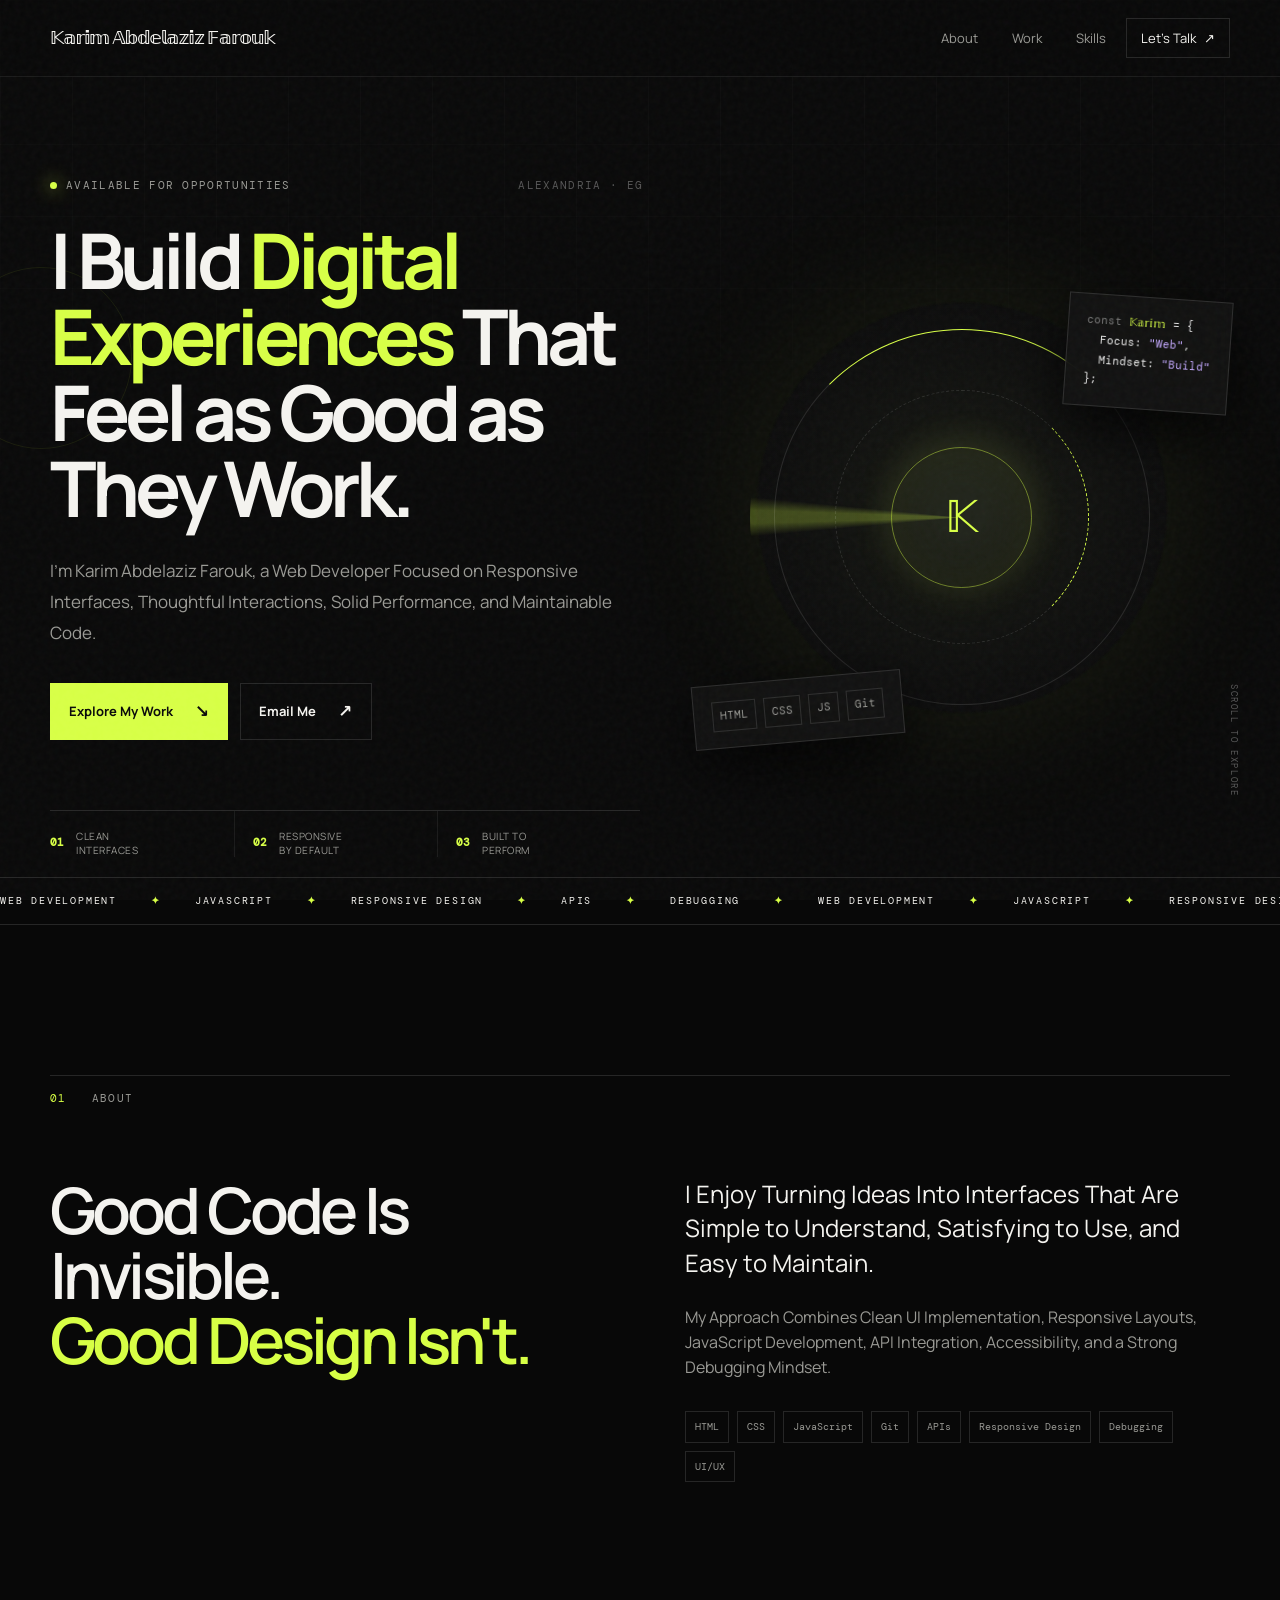
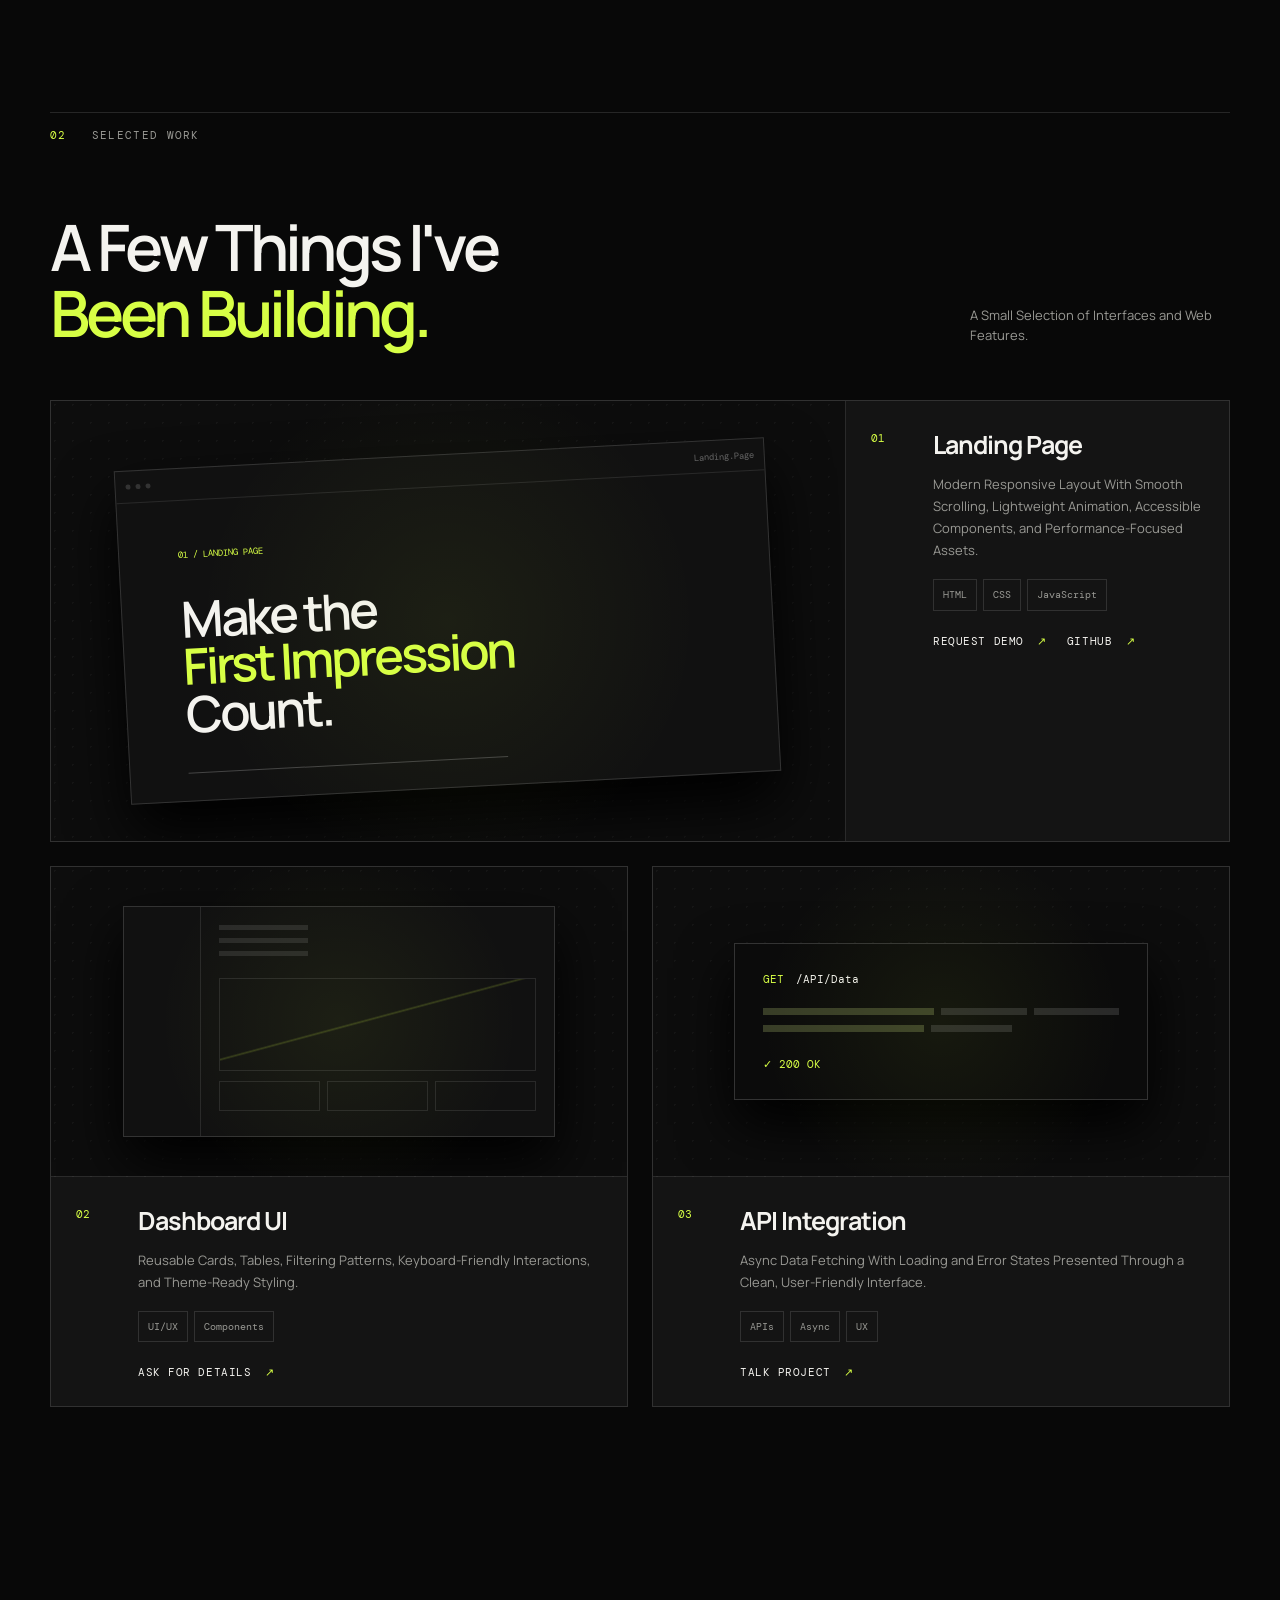
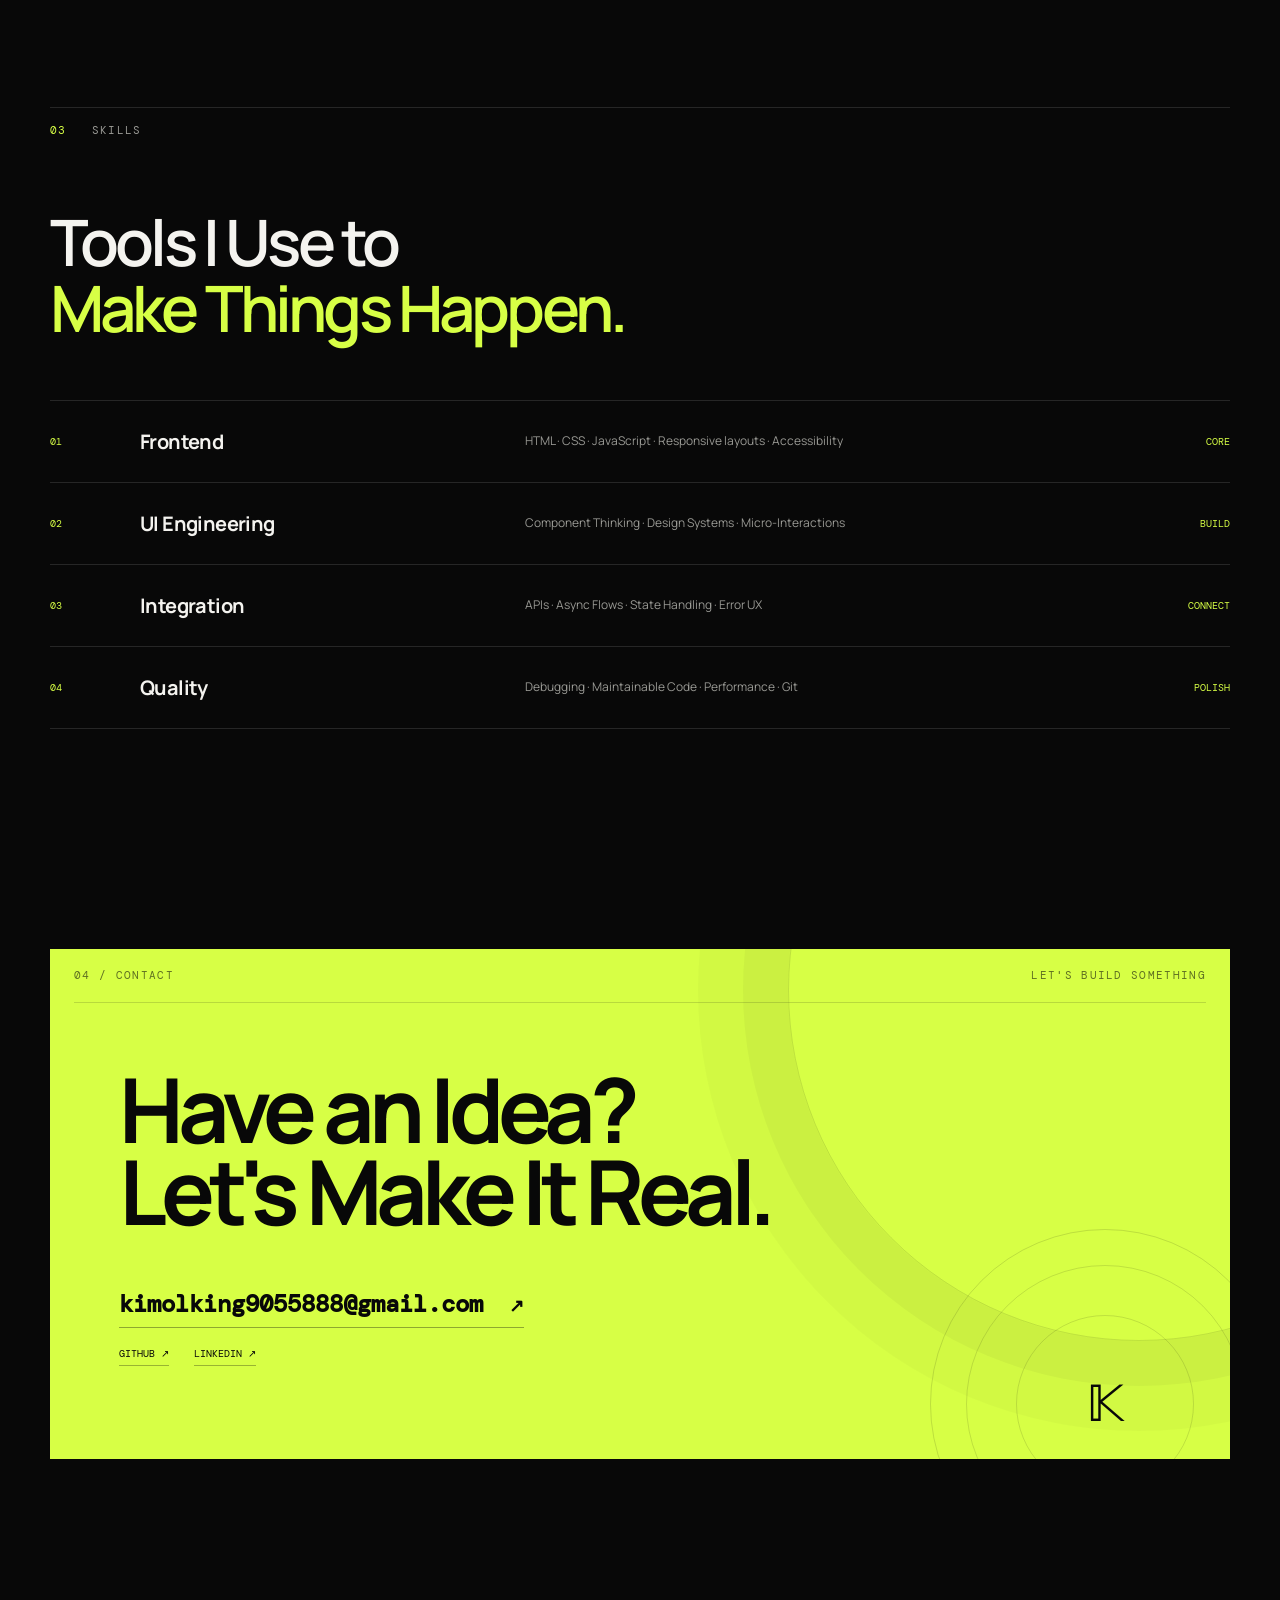
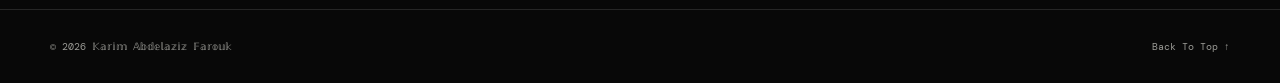
==== index.html @ 357fe313 "Correct capitalization in index.html Updated text to use proper capitalization for 'Email Me', 'Focu" ====
<!doctype html>
<html lang="en">

<head>
  <meta charset="UTF-8">
  <meta name="viewport" content="width=device-width, initial-scale=1.0">
  <meta name="theme-color" content="#080808">
  <meta name="description"
    content="Portfolio of Karim Abdelaziz Farouk — Web Developer focused on clean interfaces, performance, and maintainable code.">
  <title>Karim Abdelaziz — Web Developer</title>
  <link rel="preconnect" href="https://fonts.googleapis.com">
  <link rel="preconnect" href="https://fonts.gstatic.com" crossorigin>
  <link
    href="https://fonts.googleapis.com/css2?family=DM+Mono:wght@400;500&family=Manrope:wght@400;500;600;700;800&display=swap"
    rel="stylesheet">
  <link rel="stylesheet" href="css/style.css">
  <script src="js/script.js" defer></script>
</head>

<body>
  <div class="cursor-glow" aria-hidden="true"></div>
  <div class="noise" aria-hidden="true"></div>

  <a class="skip-link" href="#main">Skip to Content</a>

  <header class="header">
    <div class="container header__inner">
      <a class="brand" href="#top" aria-label="Karim Abdelaziz home">
        <span>𝕂𝕒𝕣𝕚𝕞 𝔸𝕓𝕕𝕖𝕝𝕒𝕫𝕚𝕫 𝔽𝕒𝕣𝕠𝕦𝕜</span>
      </a>

      <nav class="nav" aria-label="Primary navigation">
        <button class="nav__toggle" type="button" aria-expanded="false" aria-controls="navMenu">
          <span></span><span></span>
        </button>
        <ul class="nav__menu" id="navMenu">
          <li><a href="#about">About</a></li>
          <li><a href="#projects">Work</a></li>
          <li><a href="#skills">Skills</a></li>
          <li><a class="nav__cta" href="#contact">Let's Talk <span>↗</span></a></li>
        </ul>
      </nav>
    </div>
  </header>

  <main id="main">
    <section class="hero" id="top">
      <div class="container hero__grid">
        <div class="hero__copy reveal">
          <div class="eyebrow"><span class="status-dot"></span> Available For Opportunities <span
              style="margin-left:auto;color:#555">ALEXANDRIA · EG</span></div>
          <h1>I Build <em>Digital Experiences</em> That Feel as Good as They Work.</h1>
          <p class="hero__lead">
            I'm Karim Abdelaziz Farouk, a Web Developer Focused on Responsive Interfaces,
            Thoughtful Interactions, Solid Performance, and Maintainable Code.
          </p>

          <div class="hero__actions">
            <a class="button button--solid" href="#projects">Explore My Work <span>↘</span></a>
            <a class="button button--line" href="mailto:kimolking9055888@gmail.com">Email Me <span>↗</span></a>
          </div>

          <div class="hero__facts">
            <div><strong>01</strong><span>Clean<br>Interfaces</span></div>
            <div><strong>02</strong><span>Responsive<br>By Default</span></div>
            <div><strong>03</strong><span>Built to<br>Perform</span></div>
          </div>
        </div>

        <div class="hero__visual reveal reveal--delay" aria-hidden="true">
          <div class="orb">
            <div class="orb__core"><span>𝕂</span></div>
            <div class="orb__ring orb__ring--one"></div>
            <div class="orb__ring orb__ring--two"></div>
          </div>

          <div class="code-card code-card--top">
            <span class="code-muted">const</span> <span class="code-accent">𝕂𝕒𝕣𝕚𝕞</span> = {<br>
            &nbsp;&nbsp;Focus: <span class="code-string">"Web"</span>,<br>
            &nbsp;&nbsp;Mindset: <span class="code-string">"Build"</span><br>
            };
          </div>
          <div class="code-card code-card--bottom">
            <span>HTML</span><span>CSS</span><span>JS</span><span>Git</span>
          </div>
        </div>
      </div>

      <div class="ticker" aria-label="Technologies">
        <div class="ticker__track">
          <span>WEB DEVELOPMENT</span><b>✦</b><span>JAVASCRIPT</span><b>✦</b><span>RESPONSIVE DESIGN</span><b>✦</b>
          <span>APIS</span><b>✦</b><span>DEBUGGING</span><b>✦</b><span>WEB DEVELOPMENT</span><b>✦</b>
          <span>JAVASCRIPT</span><b>✦</b><span>RESPONSIVE DESIGN</span><b>✦</b><span>APIS</span><b>✦</b>
        </div>
      </div>
    </section>

    <section class="section" id="about">
      <div class="container">
        <div class="section-label reveal"><span>01</span><span>About</span></div>
        <div class="about-grid">
          <div class="about-intro reveal">
            <h2>Good Code Is Invisible.<br><em>Good Design Isn't.</em></h2>
          </div>
          <div class="about-copy reveal reveal--delay">
            <p class="large">
              I Enjoy Turning Ideas Into Interfaces That Are Simple to Understand,
              Satisfying to Use, and Easy to Maintain.
            </p>
            <p class="muted">
              My Approach Combines Clean UI Implementation, Responsive Layouts,
              JavaScript Development, API Integration, Accessibility, and a
              Strong Debugging Mindset.
            </p>
            <div class="tag-list">
              <span>HTML</span><span>CSS</span><span>JavaScript</span><span>Git</span>
              <span>APIs</span><span>Responsive Design</span><span>Debugging</span><span>UI/UX</span>
            </div>
          </div>
        </div>
      </div>
    </section>

    <section class="section section--work" id="projects">
      <div class="container">
        <div class="section-label reveal"><span>02</span><span>Selected Work</span></div>
        <div class="work-heading reveal">
          <h2>A Few Things I've<br><em>Been Building.</em></h2>
          <p class="muted">A Small Selection of Interfaces and Web Features.</p>
        </div>

        <div class="projects">
          <article class="project project--featured reveal">
            <div class="project__visual project__visual--landing">
              <div class="mock-browser">
                <div class="mock-top"><i></i><i></i><i></i><span>Landing.Page</span></div>
                <div class="mock-body">
                  <small>01 / LANDING PAGE</small>
                  <strong>Make the<br><em>First Impression</em><br>Count.</strong>
                  <div class="mock-line"></div>
                </div>
              </div>
            </div>
            <div class="project__info">
              <div class="project__number">01</div>
              <div>
                <h3>Landing Page</h3>
                <p>Modern Responsive Layout With Smooth Scrolling, Lightweight Animation, Accessible Components, and
                  Performance-Focused Assets.</p>
                <div class="project__tags"><span>HTML</span><span>CSS</span><span>JavaScript</span></div>
                <div class="project__actions">
                  <a href="#contact" class="text-link">Request Demo <span>↗</span></a>
                  <a href="https://github.com/Karim-Abdelaziz95" target="_blank" rel="noopener" class="text-link">GitHub
                    <span>↗</span></a>
                </div>
              </div>
            </div>
          </article>

          <article class="project reveal">
            <div class="project__visual project__visual--dashboard">
              <div class="dashboard">
                <div class="dash-side"></div>
                <div class="dash-content"><i></i><i></i><i></i>
                  <div class="dash-chart"></div>
                  <div class="dash-cards"><b></b><b></b><b></b></div>
                </div>
              </div>
            </div>
            <div class="project__info">
              <div class="project__number">02</div>
              <div>
                <h3>Dashboard UI</h3>
                <p>Reusable Cards, Tables, Filtering Patterns, Keyboard-Friendly Interactions, and Theme-Ready Styling.
                </p>
                <div class="project__tags"><span>UI/UX</span><span>Components</span></div>
                <div class="project__actions"><a href="#contact" class="text-link">Ask For Details <span>↗</span></a>
                </div>
              </div>
            </div>
          </article>

          <article class="project reveal">
            <div class="project__visual project__visual--api">
              <div class="api-window">
                <span class="api-method">GET</span><span>/API/Data</span>
                <div class="api-row"><i></i><i></i><i></i></div>
                <div class="api-row api-row--short"><i></i><i></i></div>
                <div class="api-check">✓ 200 OK</div>
              </div>
            </div>
            <div class="project__info">
              <div class="project__number">03</div>
              <div>
                <h3>API Integration</h3>
                <p>Async Data Fetching With Loading and Error States Presented Through a Clean, User-Friendly Interface.
                </p>
                <div class="project__tags"><span>APIs</span><span>Async</span><span>UX</span></div>
                <div class="project__actions"><a href="#contact" class="text-link">Talk Project <span>↗</span></a></div>
              </div>
            </div>
          </article>
        </div>
      </div>
    </section>

    <section class="section" id="skills">
      <div class="container">
        <div class="section-label reveal"><span>03</span><span>Skills</span></div>
        <div class="skills-heading reveal">
          <h2>Tools I Use to<br><em>Make Things Happen.</em></h2>
        </div>

        <div class="skills-list">
          <div class="skill-row reveal"><span class="skill-index">01</span>
            <h3>Frontend</h3>
            <p>HTML · CSS · JavaScript · Responsive layouts · Accessibility</p><strong>CORE</strong>
          </div>
          <div class="skill-row reveal"><span class="skill-index">02</span>
            <h3>UI Engineering</h3>
            <p>Component Thinking · Design Systems · Micro-Interactions</p><strong>BUILD</strong>
          </div>
          <div class="skill-row reveal"><span class="skill-index">03</span>
            <h3>Integration</h3>
            <p>APIs · Async Flows · State Handling · Error UX</p><strong>CONNECT</strong>
          </div>
          <div class="skill-row reveal"><span class="skill-index">04</span>
            <h3>Quality</h3>
            <p>Debugging · Maintainable Code · Performance · Git</p><strong>POLISH</strong>
          </div>
        </div>
      </div>
    </section>

    <section class="section contact-section" id="contact">
      <div class="container">
        <div class="contact-card reveal">
          <div class="contact-card__top"><span>04 / CONTACT</span><span>LET'S BUILD SOMETHING</span></div>
          <div class="contact-card__body">
            <h2>Have an Idea?<br><em>Let's Make It Real.</em></h2>
            <a class="contact-email" href="mailto:kimolking9055888@gmail.com">kimolking9055888@gmail.com
              <span>↗</span></a>
            <div class="contact-links">
              <a href="https://github.com/Karim-Abdelaziz95" target="_blank" rel="noopener">GitHub <span>↗</span></a>
              <a href="https://www.linkedin.com/in/karim-abdelaziz-4b9784421" target="_blank" rel="noopener">LinkedIn
                <span>↗</span></a>
            </div>
          </div>
          <div class="contact-orbit" aria-hidden="true"><span>𝕂</span></div>
        </div>
      </div>
    </section>
  </main>

  <footer class="footer">
    <div class="container footer__inner">
      <span>© <span id="year"></span> 𝕂𝕒𝕣𝕚𝕞 𝔸𝕓𝕕𝕖𝕝𝕒𝕫𝕚𝕫 𝔽𝕒𝕣𝕠𝕦𝕜</span>
      <a href="#top">Back To Top ↑</a>
    </div>
  </footer>
</body>

</html>
---- css/style.css ----
:root {
  --bg: #080808;
  --bg-soft: #101010;
  --surface: #141414;
  --line: rgba(255, 255, 255, 0.12);
  --line-soft: rgba(255, 255, 255, 0.07);
  --text: #f4f3ef;
  --muted: #999994;
  --accent: #d7ff45;
  --accent-dark: #a9cc25;
  --mono: "DM Mono", monospace;
  --sans: "Manrope", system-ui, sans-serif;
  --container: 1180px;
}
* {
  box-sizing: border-box;
}
html {
  scroll-behavior: smooth;
}
body {
  margin: 0;
  background: var(--bg);
  color: var(--text);
  font-family: var(--sans);
  line-height: 1.55;
  overflow-x: hidden;
}
body:before {
  content: "";
  position: fixed;
  inset: 0;
  pointer-events: none;
  background-image:
    linear-gradient(var(--line-soft) 1px, transparent 1px),
    linear-gradient(90deg, var(--line-soft) 1px, transparent 1px);
  background-size: 72px 72px;
  mask-image: linear-gradient(to bottom, black, transparent 75%);
  opacity: 0.35;
}
a {
  color: inherit;
  text-decoration: none;
}
button {
  font: inherit;
}
.container {
  width: min(var(--container), calc(100% - 48px));
  margin: auto;
}
.noise {
  position: fixed;
  inset: 0;
  pointer-events: none;
  z-index: 100;
  background-image: url("data:image/svg+xml,%3Csvg viewBox='0 0 180 180' xmlns='http://www.w3.org/2000/svg'%3E%3Cfilter id='n'%3E%3CfeTurbulence type='fractalNoise' baseFrequency='.9' numOctaves='4' stitchTiles='stitch'/%3E%3C/filter%3E%3Crect width='100%25' height='100%25' filter='url(%23n)' opacity='.035'/%3E%3C/svg%3E");
  mix-blend-mode: screen;
}
.cursor-glow {
  position: fixed;
  width: 420px;
  height: 420px;
  border-radius: 50%;
  pointer-events: none;
  z-index: 0;
  background: radial-gradient(
    circle,
    rgba(215, 255, 69, 0.07),
    transparent 65%
  );
  transform: translate(-50%, -50%);
  opacity: 0;
  transition: opacity 0.25s;
}
.skip-link {
  position: absolute;
  left: -999px;
}
.skip-link:focus {
  left: 20px;
  top: 20px;
  z-index: 999;
  padding: 10px 14px;
  background: var(--accent);
  color: #080808;
  border-radius: 4px;
}
.header {
  position: sticky;
  top: 0;
  z-index: 50;
  background: rgba(8, 8, 8, 0.78);
  backdrop-filter: blur(18px);
  border-bottom: 1px solid var(--line-soft);
}
.header__inner {
  height: 76px;
  display: flex;
  align-items: center;
  justify-content: space-between;
}
.brand {
  display: flex;
  align-items: center;
  gap: 10px;
  font-weight: 800;
  font-size: 18px;
  letter-spacing: -0.04em;
}
.brand__symbol {
  display: grid;
  place-items: center;
  width: 34px;
  height: 34px;
  border: 1px solid var(--line);
  font-family: var(--mono);
  font-size: 14px;
}
.brand__dot {
  color: var(--accent);
}
.nav__menu {
  display: flex;
  align-items: center;
  gap: 6px;
  list-style: none;
  margin: 0;
  padding: 0;
}
.nav__menu a {
  display: flex;
  gap: 8px;
  padding: 10px 14px;
  color: var(--muted);
  font-size: 13px;
  transition: 0.2s;
}
.nav__menu a:hover {
  color: var(--text);
}
.nav__menu .nav__cta {
  border: 1px solid var(--line);
  color: var(--text);
  padding: 9px 14px;
}
.nav__cta:hover {
  background: var(--accent);
  border-color: var(--accent);
  color: #080808;
}
.nav__toggle {
  display: none;
  background: none;
  border: 0;
}
.hero {
  position: relative;
  min-height: calc(100vh - 76px);
  display: flex;
  flex-direction: column;
  justify-content: center;
  padding: 100px 0 0;
}
.hero__grid {
  display: grid;
  grid-template-columns: 1.05fr 0.95fr;
  align-items: center;
  gap: 50px;
  min-height: 680px;
}
.eyebrow,
.section-label,
.contact-card__top {
  font-family: var(--mono);
  text-transform: uppercase;
  letter-spacing: 0.12em;
  font-size: 11px;
  color: var(--muted);
}
.eyebrow {
  display: flex;
  align-items: center;
  gap: 9px;
  margin-bottom: 28px;
}
.status-dot {
  width: 7px;
  height: 7px;
  border-radius: 50%;
  background: var(--accent);
  box-shadow: 0 0 18px var(--accent);
}
h1,
h2,
h3,
p {
  margin-top: 0;
}
h1 {
  font-size: clamp(48px, 6vw, 88px);
  line-height: 0.99;
  letter-spacing: -0.065em;
  max-width: 850px;
  margin-bottom: 30px;
  font-weight: 700;
}
em {
  font-style: normal;
  color: var(--accent);
}
.hero__lead {
  max-width: 600px;
  color: var(--muted);
  font-size: 17px;
  line-height: 1.8;
  margin-bottom: 35px;
}
.hero__actions {
  display: flex;
  gap: 12px;
  flex-wrap: wrap;
}
.button {
  display: inline-flex;
  align-items: center;
  gap: 22px;
  padding: 14px 18px;
  border: 1px solid var(--line);
  font-size: 13px;
  font-weight: 700;
  transition: 0.25s;
}
.button span {
  font-size: 17px;
}
.button--solid {
  background: var(--accent);
  border-color: var(--accent);
  color: #080808;
}
.button--solid:hover {
  transform: translateY(-3px);
  box-shadow: 0 12px 35px rgba(215, 255, 69, 0.15);
}
.button--line:hover {
  border-color: rgba(215, 255, 69, 0.5);
  color: var(--accent);
}
.hero__facts {
  display: flex;
  gap: 0;
  margin-top: 70px;
  border-top: 1px solid var(--line);
  max-width: 590px;
}
.hero__facts div {
  display: flex;
  align-items: center;
  gap: 12px;
  flex: 1;
  padding: 18px 18px 0 0;
  border-right: 1px solid var(--line-soft);
  margin-right: 18px;
}
.hero__facts div:last-child {
  border: 0;
  margin: 0;
}
.hero__facts strong {
  font-family: var(--mono);
  font-size: 11px;
  color: var(--accent);
}
.hero__facts span {
  font-size: 10px;
  text-transform: uppercase;
  line-height: 1.4;
  color: var(--muted);
  letter-spacing: 0.05em;
}
.hero__visual {
  height: 610px;
  position: relative;
  display: grid;
  place-items: center;
}
.orb {
  width: min(470px, 80vw);
  aspect-ratio: 1;
  border-radius: 50%;
  position: relative;
  background: radial-gradient(
    circle at 50% 48%,
    #20231a 0 8%,
    #11120f 28%,
    #0b0b0b 60%,
    transparent 61%
  );
  filter: drop-shadow(0 0 70px rgba(215, 255, 69, 0.07));
}
.orb__core {
  position: absolute;
  inset: 35%;
  display: grid;
  place-items: center;
  border: 1px solid rgba(215, 255, 69, 0.45);
  border-radius: 50%;
  box-shadow:
    inset 0 0 50px rgba(215, 255, 69, 0.08),
    0 0 45px rgba(215, 255, 69, 0.1);
  font-family: var(--mono);
  font-size: 44px;
  color: var(--accent);
}
.orb__ring {
  position: absolute;
  border-radius: 50%;
  inset: 10%;
  border: 1px solid rgba(255, 255, 255, 0.11);
  border-top-color: var(--accent);
  animation: spin 12s linear infinite;
}
.orb__ring--two {
  inset: 23%;
  border: 1px dashed rgba(255, 255, 255, 0.12);
  border-right-color: var(--accent);
  animation-duration: 18s;
  animation-direction: reverse;
}
.code-card {
  position: absolute;
  background: rgba(16, 16, 16, 0.88);
  border: 1px solid var(--line);
  box-shadow: 0 20px 60px #000;
  padding: 16px 18px;
  font-family: var(--mono);
  font-size: 11px;
  color: #eee;
  line-height: 1.8;
  backdrop-filter: blur(12px);
}
.code-card--top {
  top: 85px;
  right: 0;
  transform: rotate(4deg);
}
.code-card--bottom {
  bottom: 80px;
  left: 0;
  display: flex;
  gap: 8px;
  transform: rotate(-5deg);
}
.code-card--bottom span {
  padding: 4px 7px;
  border: 1px solid var(--line);
  color: var(--muted);
}
.code-accent {
  color: var(--accent);
}
.code-muted {
  color: #777;
}
.code-string {
  color: #c4a9ff;
}
.ticker {
  overflow: hidden;
  border-top: 1px solid var(--line);
  border-bottom: 1px solid var(--line);
  margin-top: 20px;
  white-space: nowrap;
}
.ticker__track {
  display: inline-flex;
  align-items: center;
  gap: 34px;
  padding: 15px 0;
  min-width: max-content;
  animation: ticker 25s linear infinite;
  font-family: var(--mono);
  font-size: 10px;
  letter-spacing: 0.18em;
}
.ticker b {
  color: var(--accent);
}
.section {
  padding: 150px 0;
}
.section-label {
  display: flex;
  gap: 25px;
  border-top: 1px solid var(--line);
  padding-top: 14px;
  margin-bottom: 70px;
}
.section-label span:first-child {
  color: var(--accent);
}
.about-grid {
  display: grid;
  grid-template-columns: 1fr 1fr;
  gap: 90px;
}
.about-intro h2,
.work-heading h2,
.skills-heading h2 {
  font-size: clamp(40px, 5vw, 70px);
  line-height: 1.02;
  letter-spacing: -0.06em;
  font-weight: 600;
}
.about-copy {
  max-width: 530px;
}
.large {
  font-size: 24px;
  line-height: 1.45;
}
.muted {
  color: var(--muted);
}
.tag-list {
  display: flex;
  flex-wrap: wrap;
  gap: 8px;
  margin-top: 32px;
}
.tag-list span,
.project__tags span {
  font-family: var(--mono);
  font-size: 10px;
  color: var(--muted);
  border: 1px solid var(--line);
  padding: 7px 9px;
}
.section--work {
  padding-top: 80px;
}
.work-heading {
  display: flex;
  justify-content: space-between;
  align-items: end;
  margin-bottom: 55px;
}
.work-heading h2 {
  margin: 0;
}
.work-heading p {
  max-width: 260px;
  margin: 0;
  font-size: 13px;
}
.projects {
  display: grid;
  grid-template-columns: 1fr 1fr;
  gap: 24px;
}
.project {
  border: 1px solid var(--line);
  background: var(--surface);
  transition: 0.3s;
  overflow: hidden;
}
.project:hover {
  transform: translateY(-7px);
  border-color: rgba(215, 255, 69, 0.3);
}
.project--featured {
  grid-column: 1/-1;
  display: grid;
  grid-template-columns: 1.35fr 0.65fr;
}
.project__visual {
  min-height: 310px;
  position: relative;
  overflow: hidden;
  background: #0d0d0d;
  border-bottom: 1px solid var(--line);
}
.project--featured .project__visual {
  min-height: 440px;
  border-bottom: 0;
  border-right: 1px solid var(--line);
}
.project__visual:after {
  content: "";
  position: absolute;
  inset: 0;
  background: radial-gradient(
    circle at 50% 50%,
    rgba(215, 255, 69, 0.06),
    transparent 55%
  );
  pointer-events: none;
}
.mock-browser {
  position: absolute;
  left: 9%;
  right: 9%;
  top: 12%;
  bottom: 12%;
  border: 1px solid #333;
  background: #111;
  box-shadow: 0 30px 60px #000;
  transform: rotate(-3deg);
  transition: 0.5s;
}
.project:hover .mock-browser {
  transform: rotate(0) scale(1.02);
}
.mock-top {
  height: 32px;
  border-bottom: 1px solid #292929;
  display: flex;
  align-items: center;
  gap: 5px;
  padding: 0 10px;
  font: 9px var(--mono);
  color: #666;
}
.mock-top i {
  width: 5px;
  height: 5px;
  border-radius: 50%;
  background: #333;
}
.mock-top span {
  margin-left: auto;
}
.mock-body {
  padding: 40px 9%;
  font-family: var(--mono);
}
.mock-body small {
  color: var(--accent);
  font-size: 9px;
}
.mock-body strong {
  display: block;
  font: 600 clamp(25px, 4vw, 50px)/0.95 var(--sans);
  letter-spacing: -0.06em;
  margin-top: 30px;
}
.mock-line {
  width: 60%;
  height: 1px;
  background: #444;
  margin-top: 35px;
}
.project__visual--dashboard {
  display: grid;
  place-items: center;
}
.dashboard {
  width: 75%;
  height: 75%;
  border: 1px solid #333;
  background: #111;
  display: flex;
  box-shadow: 0 25px 55px #000;
}
.dash-side {
  width: 18%;
  border-right: 1px solid #292929;
}
.dash-content {
  padding: 18px;
  width: 82%;
}
.dash-content > i {
  display: block;
  width: 28%;
  height: 5px;
  background: #292929;
  margin-bottom: 8px;
}
.dash-chart {
  height: 48%;
  margin-top: 22px;
  border: 1px solid #292929;
  background: linear-gradient(
    165deg,
    transparent 45%,
    rgba(215, 255, 69, 0.18) 46%,
    transparent 47%
  );
}
.dash-cards {
  display: flex;
  gap: 7px;
  margin-top: 10px;
}
.dash-cards b {
  height: 30px;
  flex: 1;
  border: 1px solid #292929;
}
.project__visual--api {
  display: grid;
  place-items: center;
}
.api-window {
  width: 72%;
  padding: 28px;
  border: 1px solid #333;
  background: #0b0b0b;
  font: 11px var(--mono);
  box-shadow: 0 25px 55px #000;
}
.api-method {
  color: var(--accent);
  margin-right: 12px;
}
.api-row {
  display: flex;
  gap: 7px;
  margin-top: 22px;
}
.api-row i {
  height: 7px;
  flex: 1;
  background: #292929;
}
.api-row i:first-child {
  flex: 2;
  background: #383d27;
}
.api-row--short {
  width: 70%;
  margin-top: 10px;
}
.api-check {
  margin-top: 25px;
  color: var(--accent);
}
.project__info {
  padding: 25px;
  display: grid;
  grid-template-columns: 42px 1fr;
  gap: 20px;
}
.project__number {
  font: 11px var(--mono);
  color: var(--accent);
  padding-top: 5px;
}
.project h3 {
  font-size: 25px;
  letter-spacing: -0.04em;
  margin-bottom: 8px;
}
.project p {
  font-size: 13px;
  line-height: 1.7;
  color: var(--muted);
  margin-bottom: 18px;
}
.project__tags {
  display: flex;
  flex-wrap: wrap;
  gap: 6px;
}
.project__actions {
  display: flex;
  gap: 20px;
  margin-top: 22px;
}
.text-link {
  font-size: 11px;
  font-family: var(--mono);
  text-transform: uppercase;
  letter-spacing: 0.05em;
}
.text-link span {
  color: var(--accent);
  margin-left: 6px;
}
.text-link:hover {
  color: var(--accent);
}
.skills-heading {
  margin-bottom: 60px;
}
.skills-list {
  border-top: 1px solid var(--line);
}
.skill-row {
  display: grid;
  grid-template-columns: 70px 1fr 1.6fr 100px;
  align-items: center;
  gap: 20px;
  padding: 25px 0;
  border-bottom: 1px solid var(--line);
  transition: 0.25s;
}
.skill-row:hover {
  padding-left: 12px;
  background: linear-gradient(90deg, rgba(215, 255, 69, 0.04), transparent);
}
.skill-index,
.skill-row > strong {
  font: 10px var(--mono);
  color: var(--accent);
}
.skill-row h3 {
  margin: 0;
  font-size: 20px;
  letter-spacing: -0.03em;
}
.skill-row p {
  margin: 0;
  color: var(--muted);
  font-size: 12px;
}
.skill-row > strong {
  text-align: right;
}
.contact-section {
  padding-top: 70px;
}
.contact-card {
  position: relative;
  overflow: hidden;
  background: var(--accent);
  color: #080808;
  padding: 18px 24px 28px;
  min-height: 470px;
}
.contact-card__top {
  display: flex;
  justify-content: space-between;
  color: rgba(8, 8, 8, 0.58);
  padding-bottom: 18px;
  border-bottom: 1px solid rgba(8, 8, 8, 0.15);
}
.contact-card__body {
  position: relative;
  z-index: 2;
  padding: 65px 4%;
}
.contact-card h2 {
  font-size: clamp(48px, 7vw, 92px);
  line-height: 0.92;
  letter-spacing: -0.07em;
  margin-bottom: 55px;
}
.contact-card em {
  color: #080808;
}
.contact-email {
  font: 600 clamp(17px, 2vw, 24px) var(--mono);
  border-bottom: 1px solid rgba(8, 8, 8, 0.35);
  padding-bottom: 8px;
}
.contact-email span {
  font-size: 18px;
  margin-left: 12px;
}
.contact-links {
  display: flex;
  gap: 25px;
  margin-top: 28px;
}
.contact-links a {
  font: 10px var(--mono);
  text-transform: uppercase;
  border-bottom: 1px solid rgba(8, 8, 8, 0.3);
  padding-bottom: 5px;
}
.contact-orbit {
  position: absolute;
  width: 350px;
  height: 350px;
  border: 1px solid rgba(8, 8, 8, 0.13);
  border-radius: 50%;
  right: -50px;
  bottom: -120px;
  display: grid;
  place-items: center;
  font: 50px var(--mono);
}
.contact-orbit:before,
.contact-orbit:after {
  content: "";
  position: absolute;
  border: 1px solid rgba(8, 8, 8, 0.12);
  border-radius: 50%;
}
.contact-orbit:before {
  inset: 35px;
}
.contact-orbit:after {
  inset: 85px;
}
.footer {
  padding: 30px 0;
  border-top: 1px solid var(--line);
  font: 10px var(--mono);
  color: var(--muted);
}
.footer__inner {
  display: flex;
  justify-content: space-between;
  gap: 20px;
}
.footer a:hover {
  color: var(--accent);
}
.reveal {
  opacity: 0;
  transform: translateY(25px);
  transition:
    opacity 0.7s ease,
    transform 0.7s ease;
}
.reveal.is-visible {
  opacity: 1;
  transform: none;
}
.reveal--delay {
  transition-delay: 0.15s;
}
@keyframes spin {
  to {
    transform: rotate(360deg);
  }
}
@keyframes ticker {
  to {
    transform: translateX(-50%);
  }
}
@media (max-width: 850px) {
  .container {
    width: min(var(--container), calc(100% - 32px));
  }
  .nav__toggle {
    display: flex;
    flex-direction: column;
    gap: 5px;
    padding: 10px;
  }
  .nav__toggle span {
    display: block;
    width: 22px;
    height: 1px;
    background: var(--text);
  }
  .nav__menu {
    position: absolute;
    top: 76px;
    left: 0;
    right: 0;
    background: #0b0b0b;
    border-bottom: 1px solid var(--line);
    display: none;
    flex-direction: column;
    align-items: stretch;
    padding: 12px 16px;
  }
  .nav__menu.is-open {
    display: flex;
  }
  .nav__menu a {
    padding: 14px;
  }
  .hero {
    padding-top: 45px;
  }
  .hero__grid {
    grid-template-columns: 1fr;
    min-height: auto;
  }
  .hero__visual {
    height: 390px;
    order: -1;
  }
  .orb {
    width: 330px;
  }
  .code-card--top {
    top: 25px;
  }
  .code-card--bottom {
    bottom: 25px;
  }
  .hero__facts {
    margin-top: 45px;
  }
  h1 {
    font-size: clamp(45px, 12vw, 70px);
  }
  .section {
    padding: 100px 0;
  }
  .about-grid {
    grid-template-columns: 1fr;
    gap: 35px;
  }
  .work-heading {
    display: block;
  }
  .work-heading p {
    margin-top: 20px;
  }
  .projects {
    grid-template-columns: 1fr;
  }
  .project--featured {
    grid-column: auto;
    display: block;
  }
  .project--featured .project__visual {
    border-right: 0;
    border-bottom: 1px solid var(--line);
    min-height: 330px;
  }
  .skill-row {
    grid-template-columns: 40px 1fr;
  }
  .skill-row p {
    grid-column: 2;
  }
  .skill-row > strong {
    display: none;
  }
  .contact-card {
    min-height: 420px;
  }
  .contact-card__body {
    padding: 50px 2%;
  }
  .contact-orbit {
    width: 260px;
    height: 260px;
    right: -80px;
    bottom: -100px;
  }
  .footer__inner {
    flex-wrap: wrap;
  }
}
@media (prefers-reduced-motion: reduce) {
  html {
    scroll-behavior: auto;
  }
  .reveal {
    opacity: 1;
    transform: none;
    transition: none;
  }
  .ticker__track {
    animation: none;
  }
  .orb__ring {
    animation: none;
  }
  .cursor-glow {
    display: none;
  }
}

/* ===== V2 polish ===== */
::selection {
  background: var(--accent);
  color: #080808;
}
.header__inner {
  position: relative;
}
.header:after {
  content: "";
  position: absolute;
  left: 0;
  right: 0;
  bottom: -1px;
  height: 1px;
  background: linear-gradient(90deg, transparent, var(--accent), transparent);
  transform: scaleX(var(--scroll-progress, 0));
  transform-origin: left;
}
.hero__copy {
  position: relative;
  z-index: 2;
}
.hero__copy:before {
  content: "";
  position: absolute;
  width: 180px;
  height: 180px;
  left: -100px;
  top: 90px;
  border: 1px solid rgba(215, 255, 69, 0.08);
  border-radius: 50%;
  z-index: -1;
}
.hero__visual:before {
  content: "SCROLL TO EXPLORE";
  position: absolute;
  right: -10px;
  bottom: 25px;
  writing-mode: vertical-rl;
  font: 9px var(--mono);
  letter-spacing: 0.18em;
  color: #555;
}
.orb {
  animation: orbFloat 7s ease-in-out infinite;
}
.orb:before {
  content: "";
  position: absolute;
  inset: 5%;
  border-radius: 50%;
  background: conic-gradient(
    from 20deg,
    transparent 0 68%,
    rgba(215, 255, 69, 0.25) 69% 70%,
    transparent 71%
  );
  animation: spin 22s linear infinite;
}
.project {
  position: relative;
}
.project:before {
  content: "";
  position: absolute;
  inset: 0;
  pointer-events: none;
  background: linear-gradient(
    120deg,
    rgba(255, 255, 255, 0.06),
    transparent 30%
  );
  opacity: 0;
  transition: 0.35s;
  z-index: 2;
}
.project:hover:before {
  opacity: 1;
}
.project__visual {
  background-image: radial-gradient(
    circle at 20% 20%,
    rgba(255, 255, 255, 0.04) 1px,
    transparent 1px
  );
  background-size: 18px 18px;
}
.project__info {
  position: relative;
  z-index: 3;
}
.skill-row {
  position: relative;
  overflow: hidden;
}
.skill-row:after {
  content: "";
  position: absolute;
  bottom: 0;
  left: 0;
  width: 0;
  height: 1px;
  background: var(--accent);
  transition: 0.5s;
}
.skill-row:hover:after {
  width: 100%;
}
.contact-card {
  isolation: isolate;
}
.contact-card:before {
  content: "";
  position: absolute;
  width: 700px;
  height: 700px;
  border-radius: 50%;
  right: -260px;
  top: -310px;
  border: 1px solid rgba(8, 8, 8, 0.12);
  box-shadow:
    0 0 0 45px rgba(8, 8, 8, 0.035),
    0 0 0 90px rgba(8, 8, 8, 0.025);
  animation: spin 35s linear infinite;
}
.contact-card__body {
  max-width: 900px;
}
.footer a {
  transition: 0.2s;
}
@keyframes orbFloat {
  0%,
  100% {
    transform: translateY(0);
  }
  50% {
    transform: translateY(-12px);
  }
}
@media (max-width: 850px) {
  .hero__visual:before {
    display: none;
  }
  .hero__copy:before {
    display: none;
  }
  .contact-card:before {
    width: 420px;
    height: 420px;
    right: -230px;
    top: -130px;
  }
}
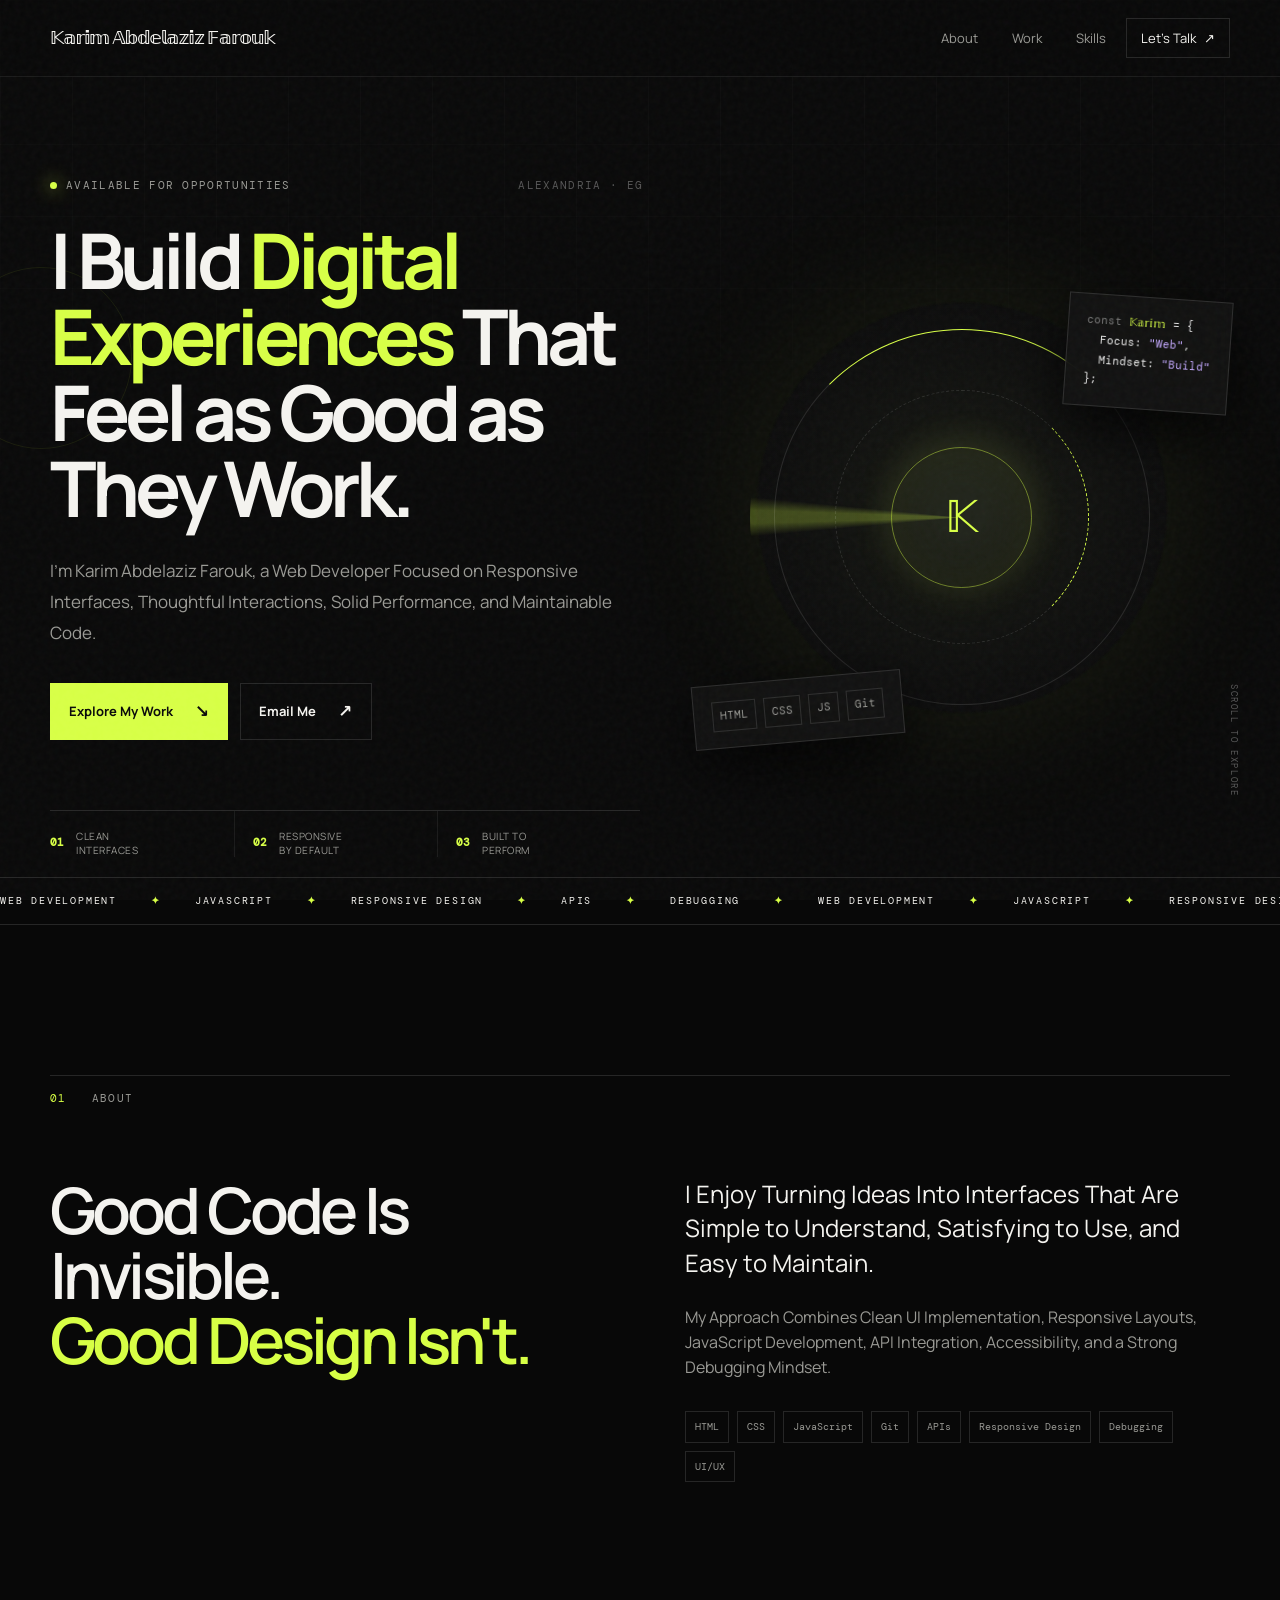
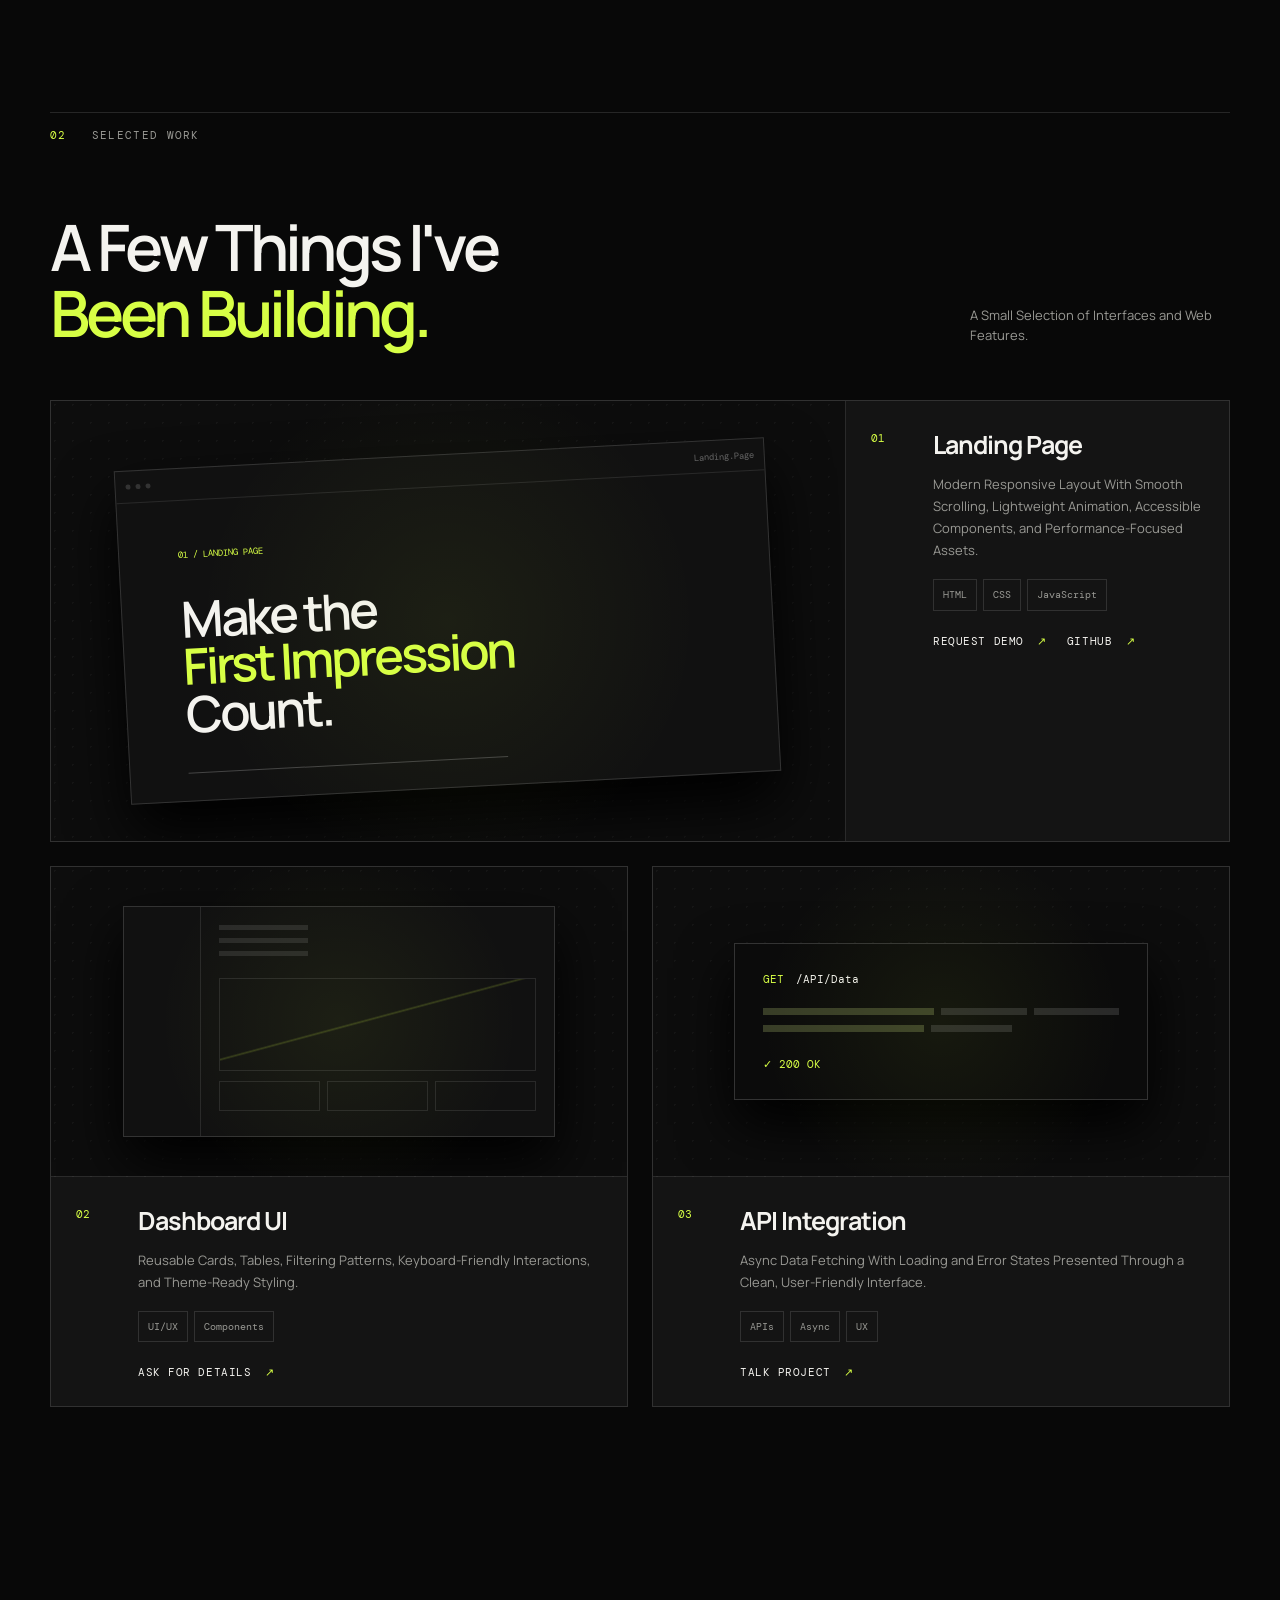
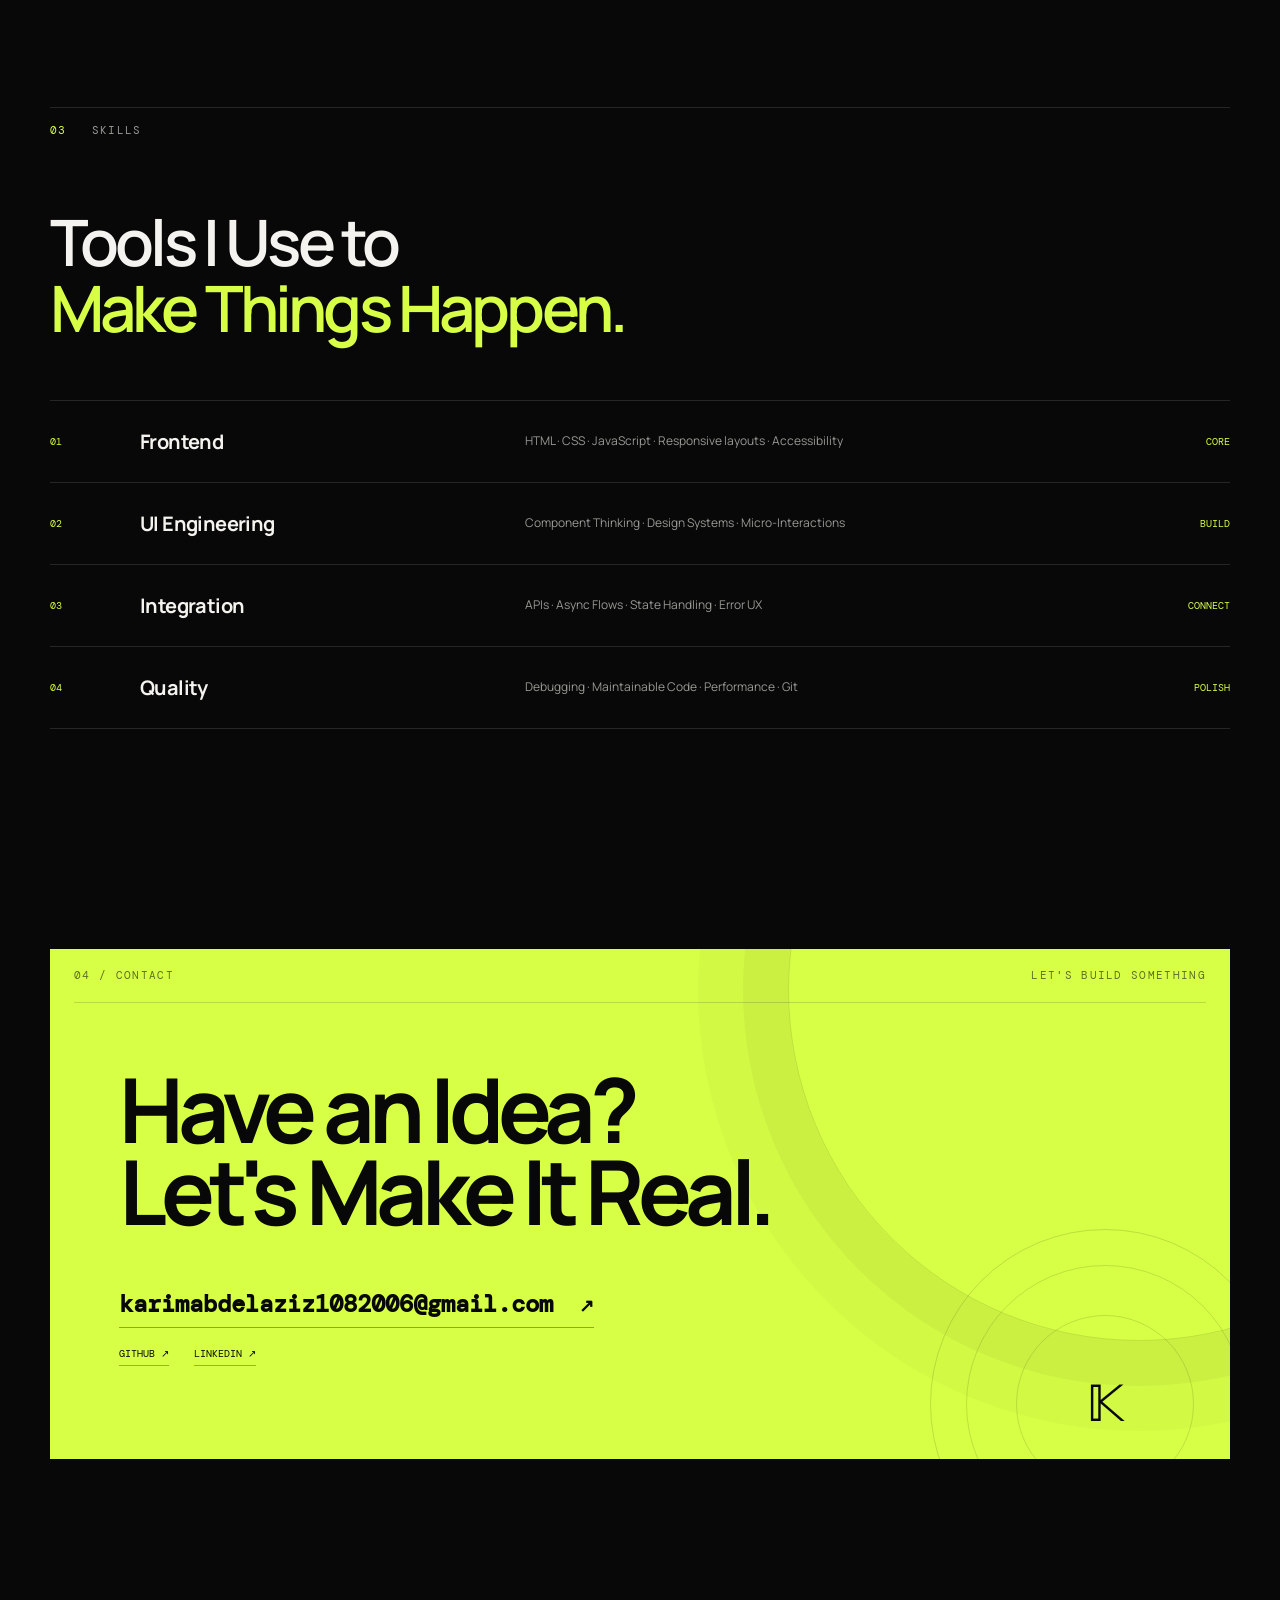
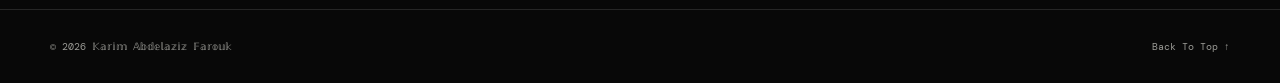
==== commit 8c78c7fa: "Update contact email in index.html" ====
--- a/index.html
+++ b/index.html
@@ -238,7 +238,7 @@
           <div class="contact-card__top"><span>04 / CONTACT</span><span>LET'S BUILD SOMETHING</span></div>
           <div class="contact-card__body">
             <h2>Have an Idea?<br><em>Let's Make It Real.</em></h2>
-            <a class="contact-email" href="mailto:kimolking9055888@gmail.com">kimolking9055888@gmail.com
+            <a class="contact-email" href="mailto:karimabdelaziz1082006@gmail.com">karimabdelaziz1082006@gmail.com
               <span>↗</span></a>
             <div class="contact-links">
               <a href="https://github.com/Karim-Abdelaziz95" target="_blank" rel="noopener">GitHub <span>↗</span></a>
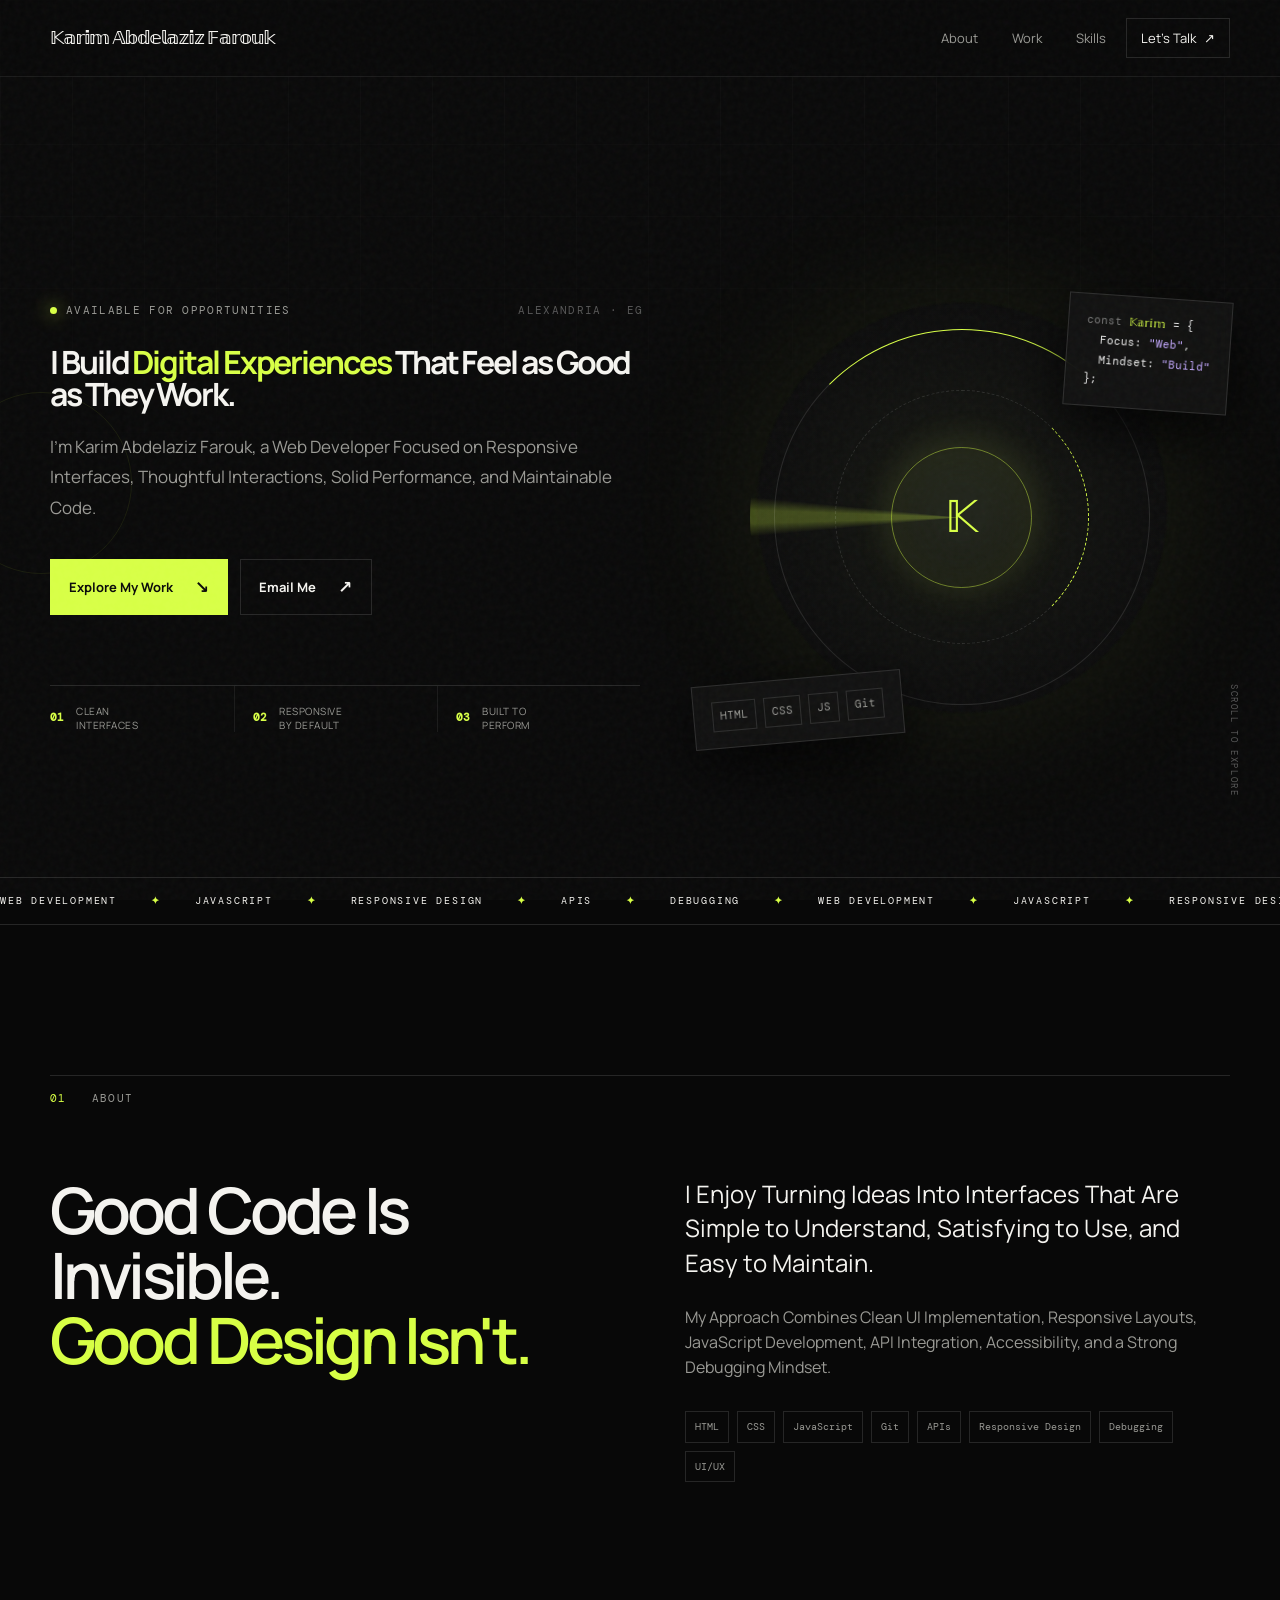
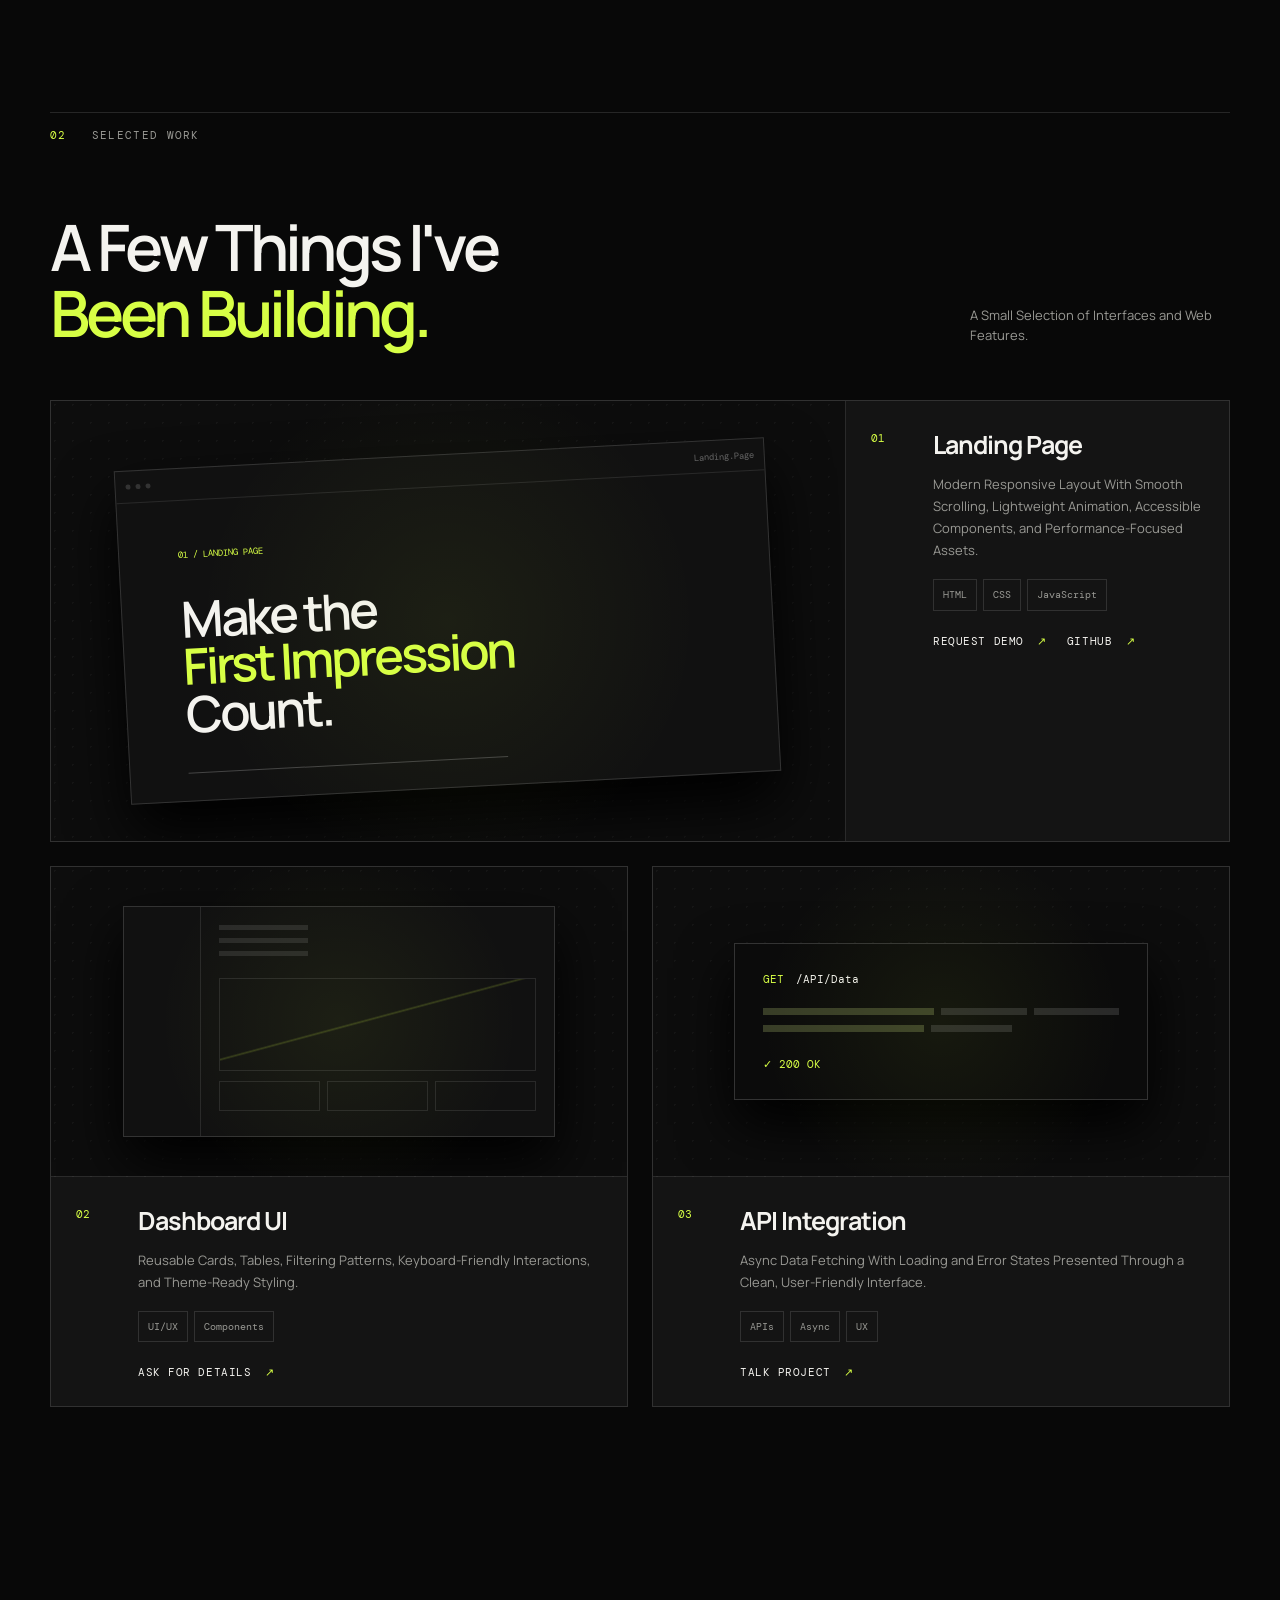
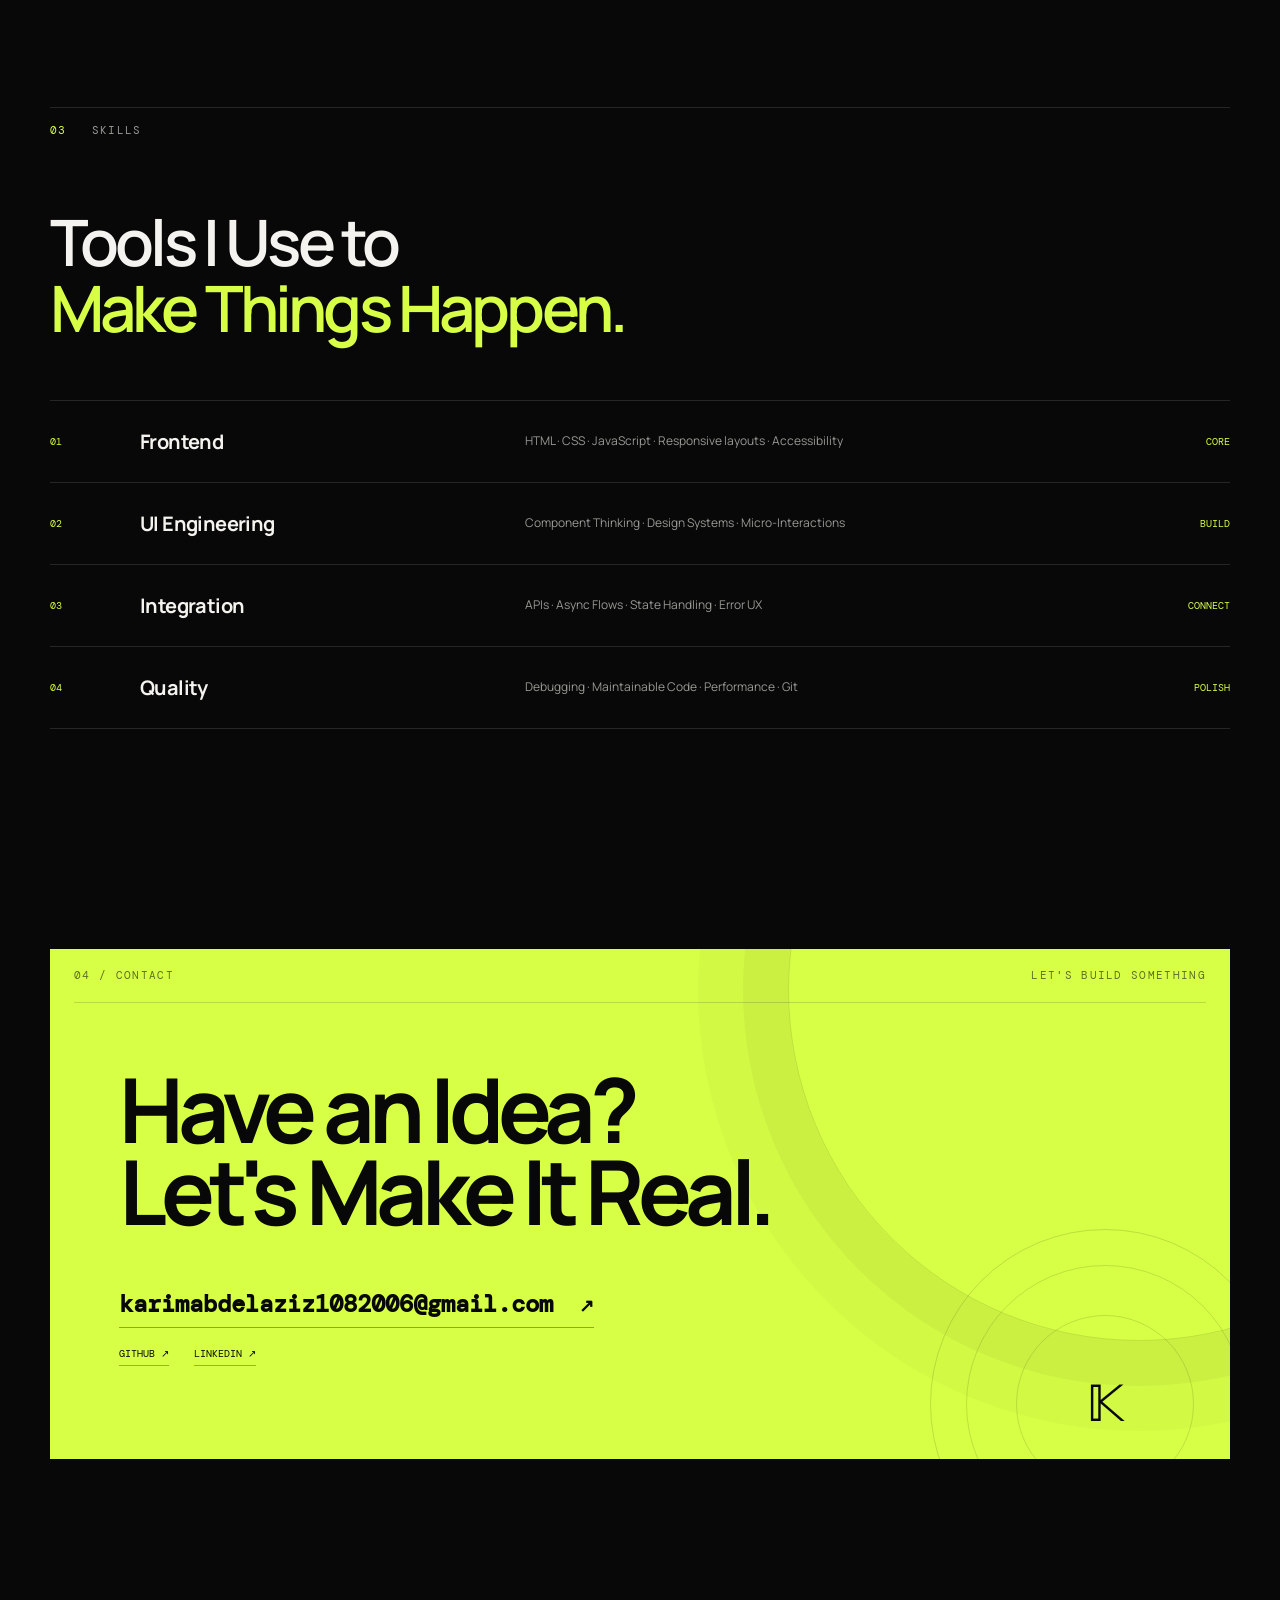
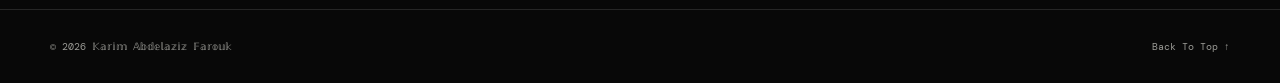
==== commit 7b98d6ab: "Added Changes on HTML File and Added normalize.css File" ====
--- a/index.html
+++ b/index.html
@@ -1,3 +1,5 @@
+<!-- © 𝕂𝕒𝕣𝕚𝕞 𝔸𝕓𝕕𝕖𝕝𝕒𝕫𝕚𝕫 𝔽𝕒𝕣𝕠𝕦𝕜 -->
+
 <!doctype html>
 <html lang="en">
 
@@ -14,6 +16,7 @@
     href="https://fonts.googleapis.com/css2?family=DM+Mono:wght@400;500&family=Manrope:wght@400;500;600;700;800&display=swap"
     rel="stylesheet">
   <link rel="stylesheet" href="css/style.css">
+  <link rel="stylesheet" href="css/normalize.css">
   <script src="js/script.js" defer></script>
 </head>
 
@@ -258,6 +261,7 @@
       <a href="#top">Back To Top ↑</a>
     </div>
   </footer>
+  
 </body>
 
 </html>
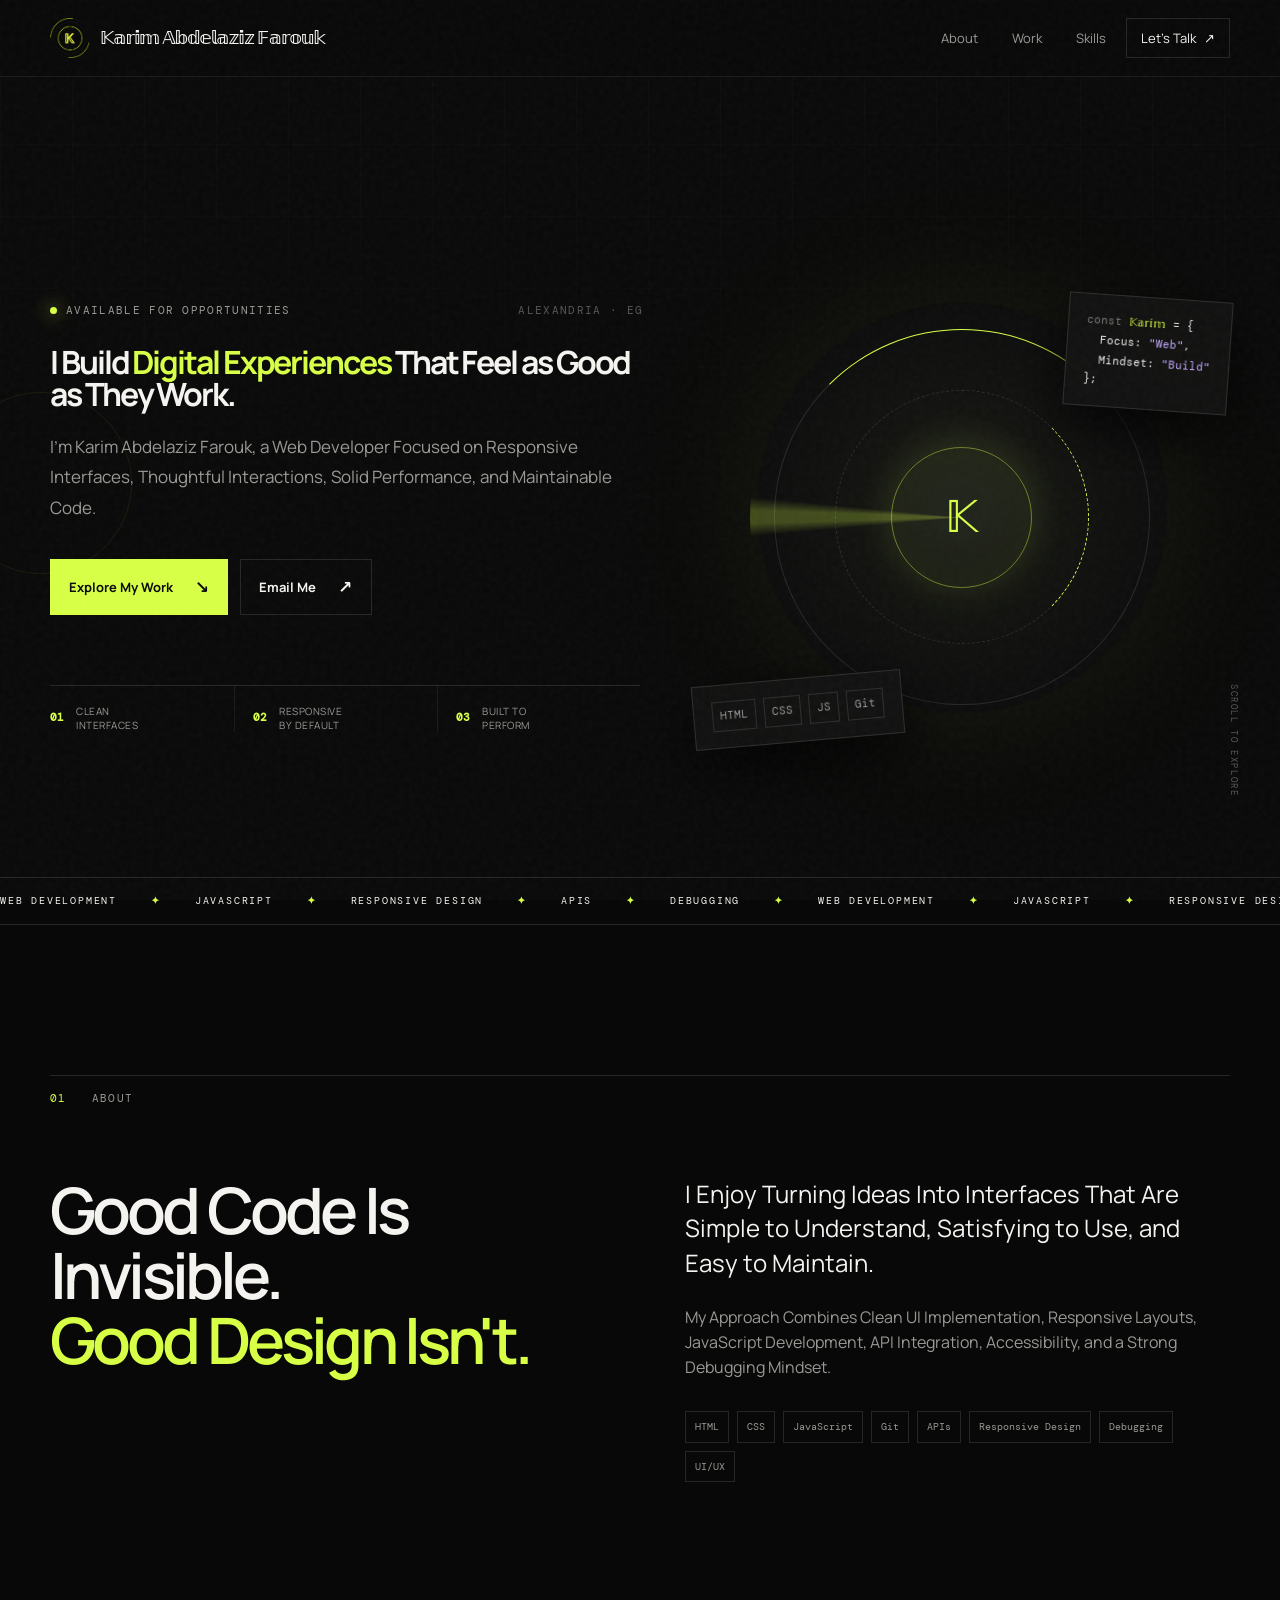
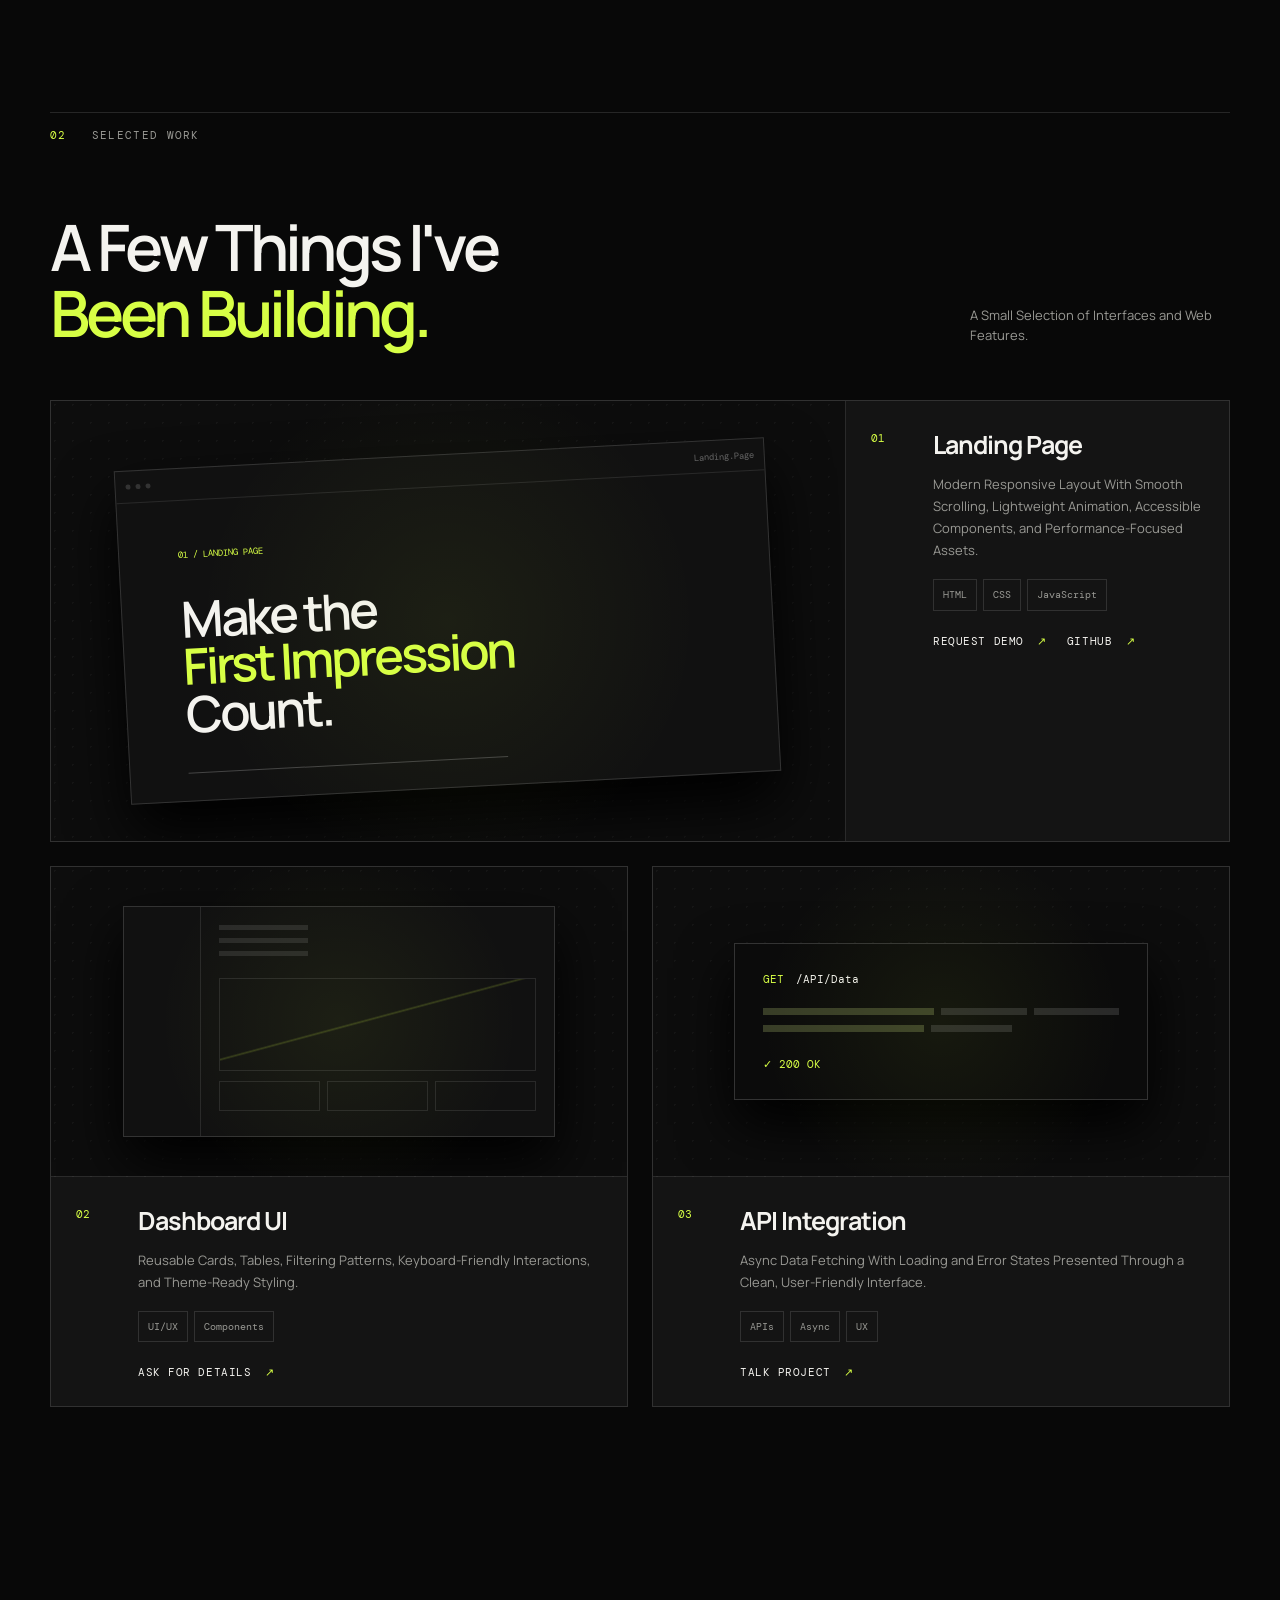
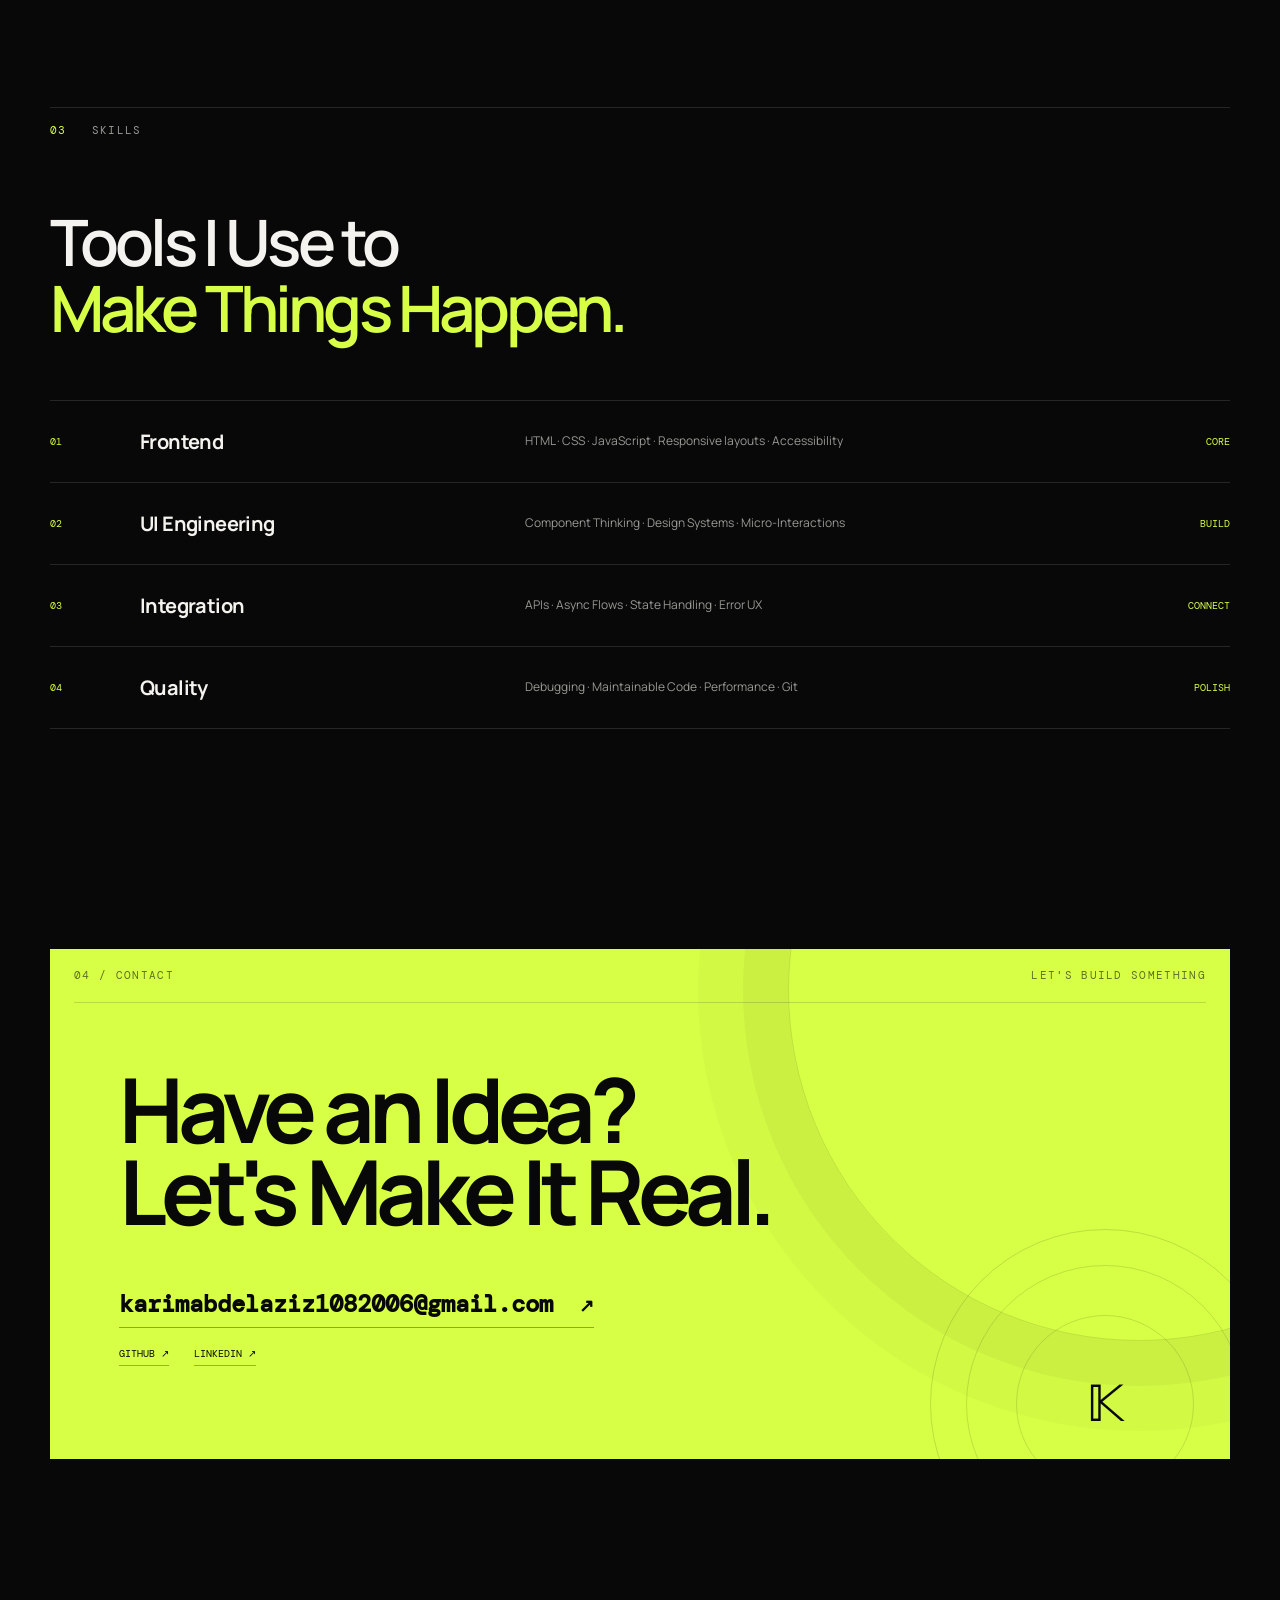
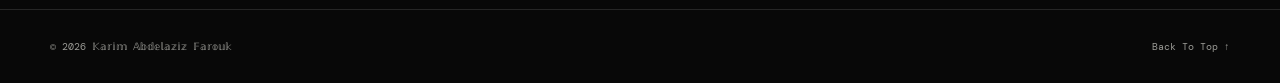
==== commit d083b40c: "Created image Folder" ====
--- a/index.html
+++ b/index.html
@@ -17,6 +17,9 @@
     rel="stylesheet">
   <link rel="stylesheet" href="css/style.css">
   <link rel="stylesheet" href="css/normalize.css">
+  <link rel="icon" href="images/Logo.png" sizes="any">
+  <link rel="icon" type="image/png" sizes="192x192" href="images/Logo.png">
+  <link rel="apple-touch-icon" href="images/Logo.png">
   <script src="js/script.js" defer></script>
 </head>
 
@@ -29,6 +32,7 @@
   <header class="header">
     <div class="container header__inner">
       <a class="brand" href="#top" aria-label="Karim Abdelaziz home">
+        <img src="images/Logo.png" alt="Logo" width="40" height="40">
         <span>𝕂𝕒𝕣𝕚𝕞 𝔸𝕓𝕕𝕖𝕝𝕒𝕫𝕚𝕫 𝔽𝕒𝕣𝕠𝕦𝕜</span>
       </a>
 
@@ -261,7 +265,7 @@
       <a href="#top">Back To Top ↑</a>
     </div>
   </footer>
-  
+
 </body>
 
-</html>
+</html>
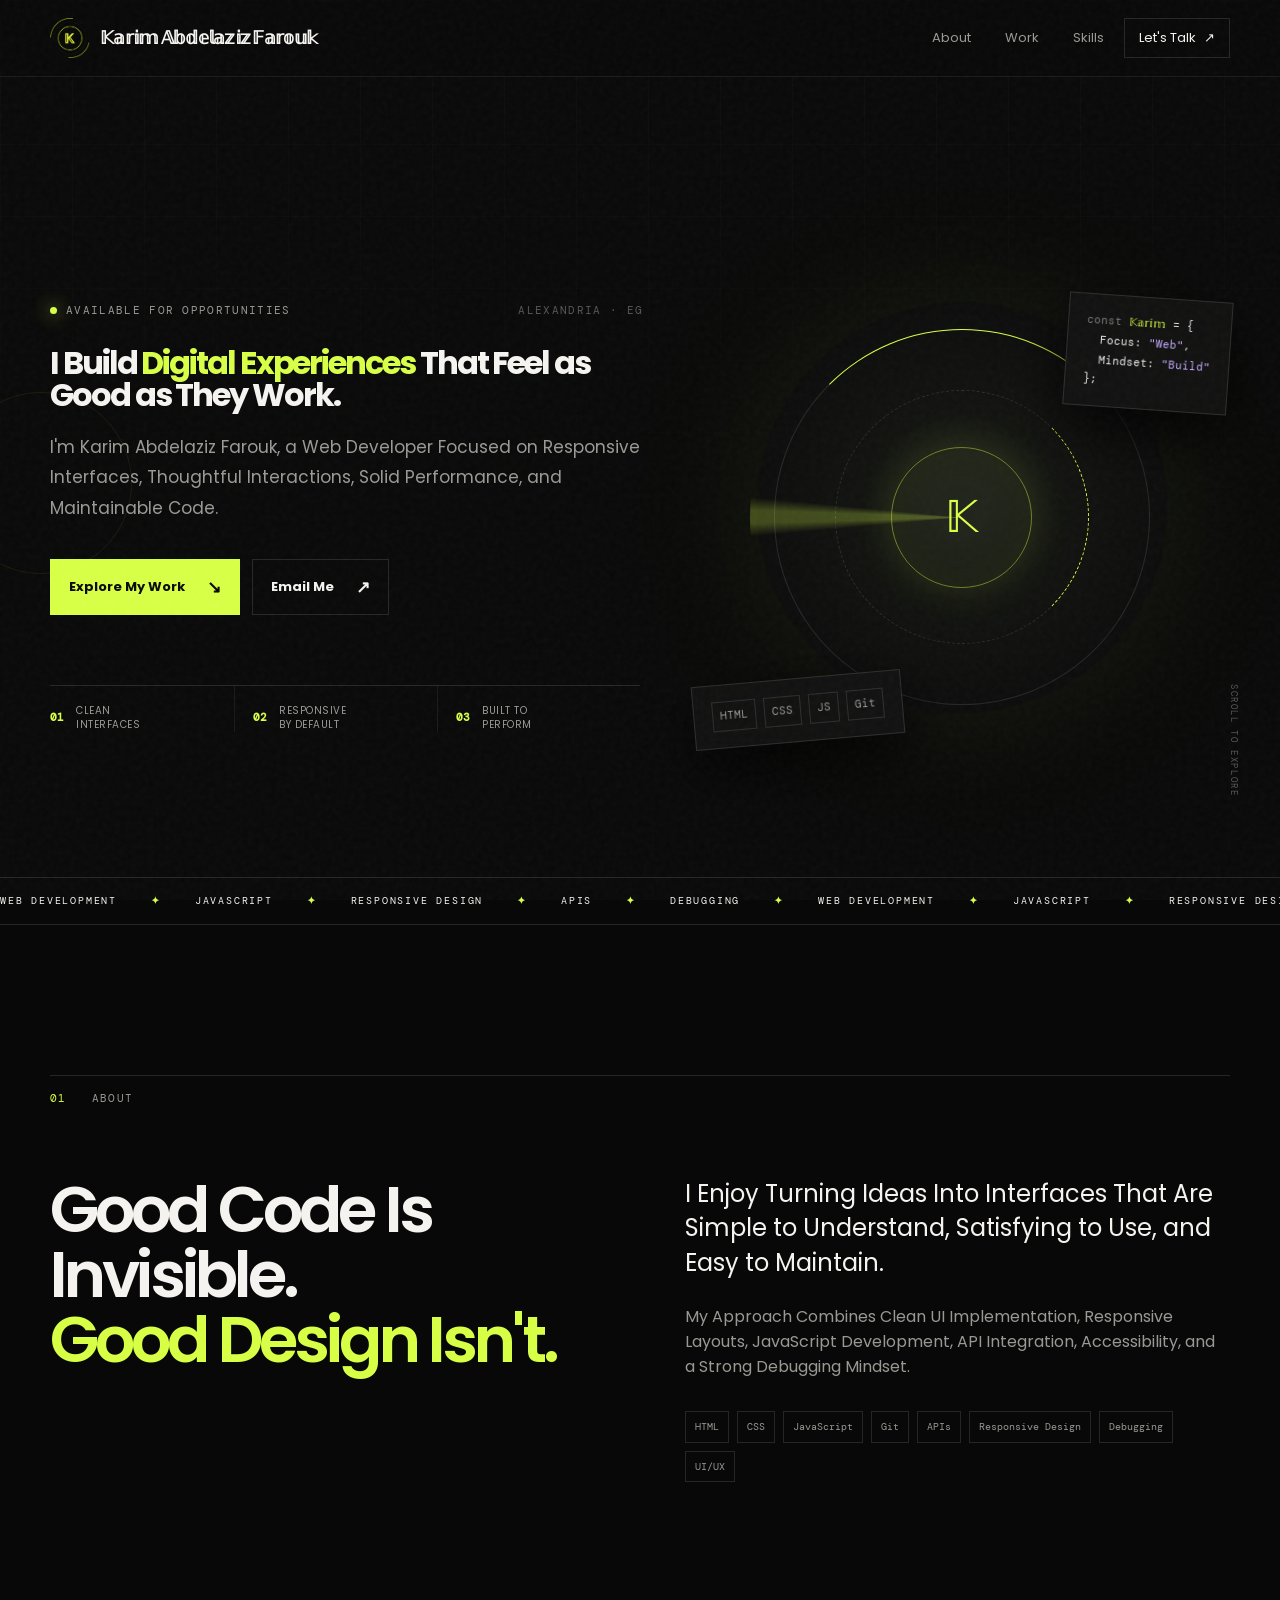
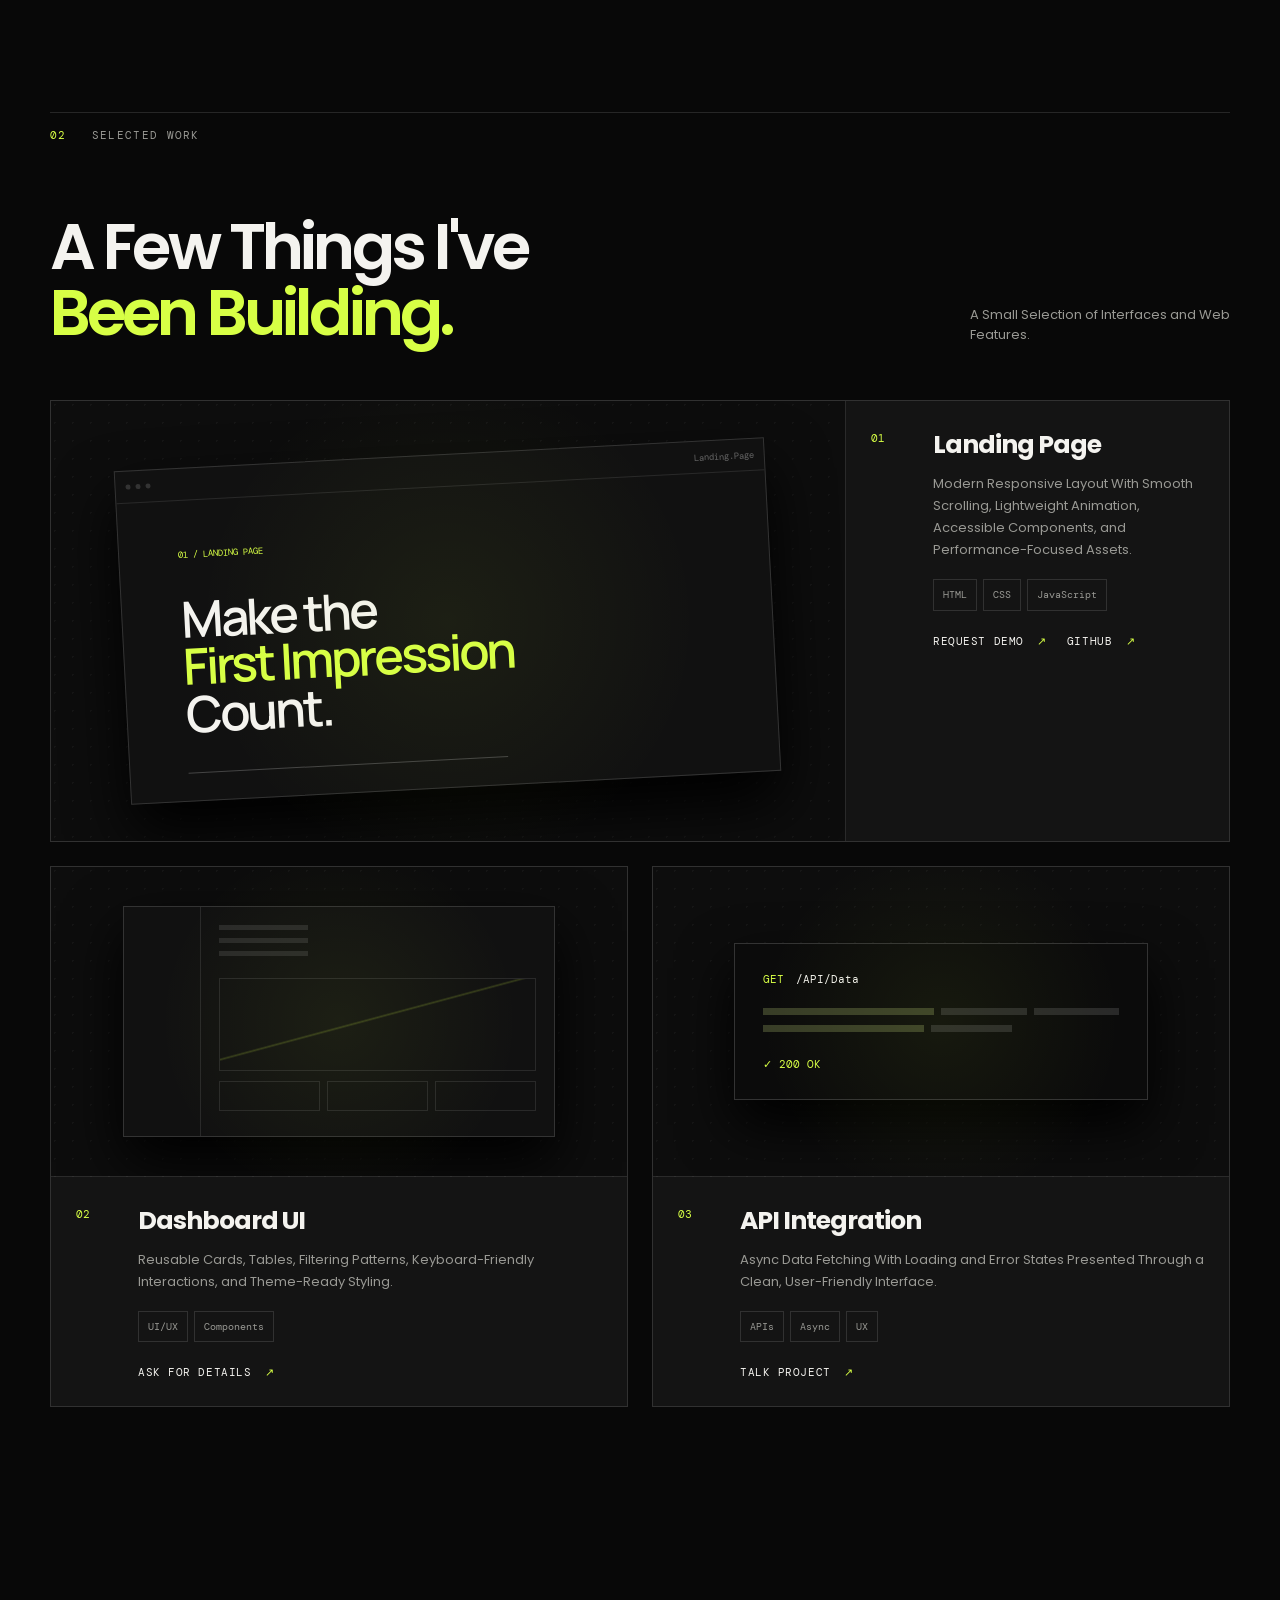
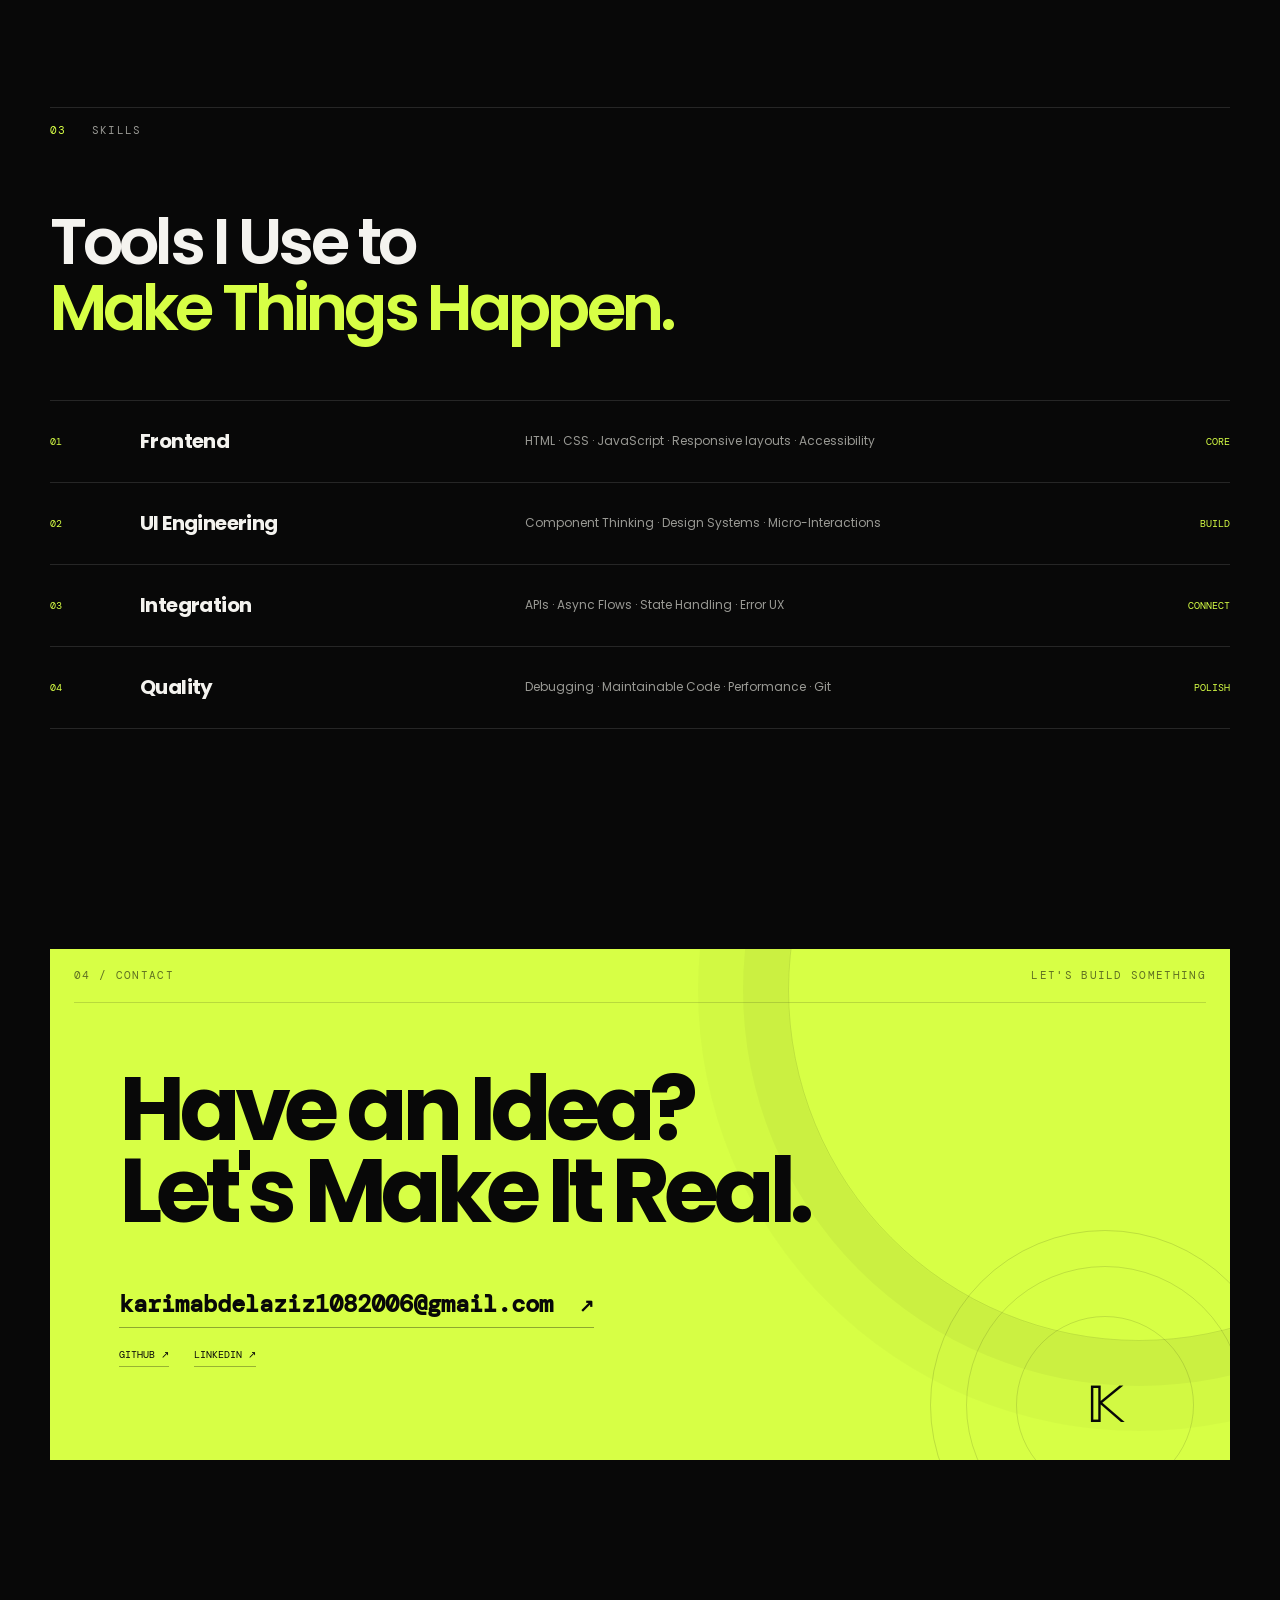
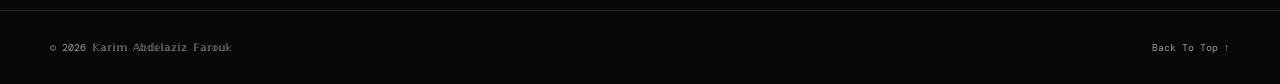
==== commit 3be11bb8: "Added New Font" ====
--- a/index.html
+++ b/index.html
@@ -12,6 +12,9 @@
   <title>Karim Abdelaziz — Web Developer</title>
   <link rel="preconnect" href="https://fonts.googleapis.com">
   <link rel="preconnect" href="https://fonts.gstatic.com" crossorigin>
+  <link rel="preconnect" href="https://fonts.googleapis.com">
+  <link rel="preconnect" href="https://fonts.gstatic.com" crossorigin>
+  <link href="https://fonts.googleapis.com/css2?family=Poppins:wght@300;400;500;600;700&display=swap" rel="stylesheet">
   <link
     href="https://fonts.googleapis.com/css2?family=DM+Mono:wght@400;500&family=Manrope:wght@400;500;600;700;800&display=swap"
     rel="stylesheet">
--- a/css/style.css
+++ b/css/style.css
@@ -25,6 +25,7 @@
   font-family: var(--sans);
   line-height: 1.55;
   overflow-x: hidden;
+  font-family: 'Poppins', sans-serif;
 }
 body:before {
   content: "";
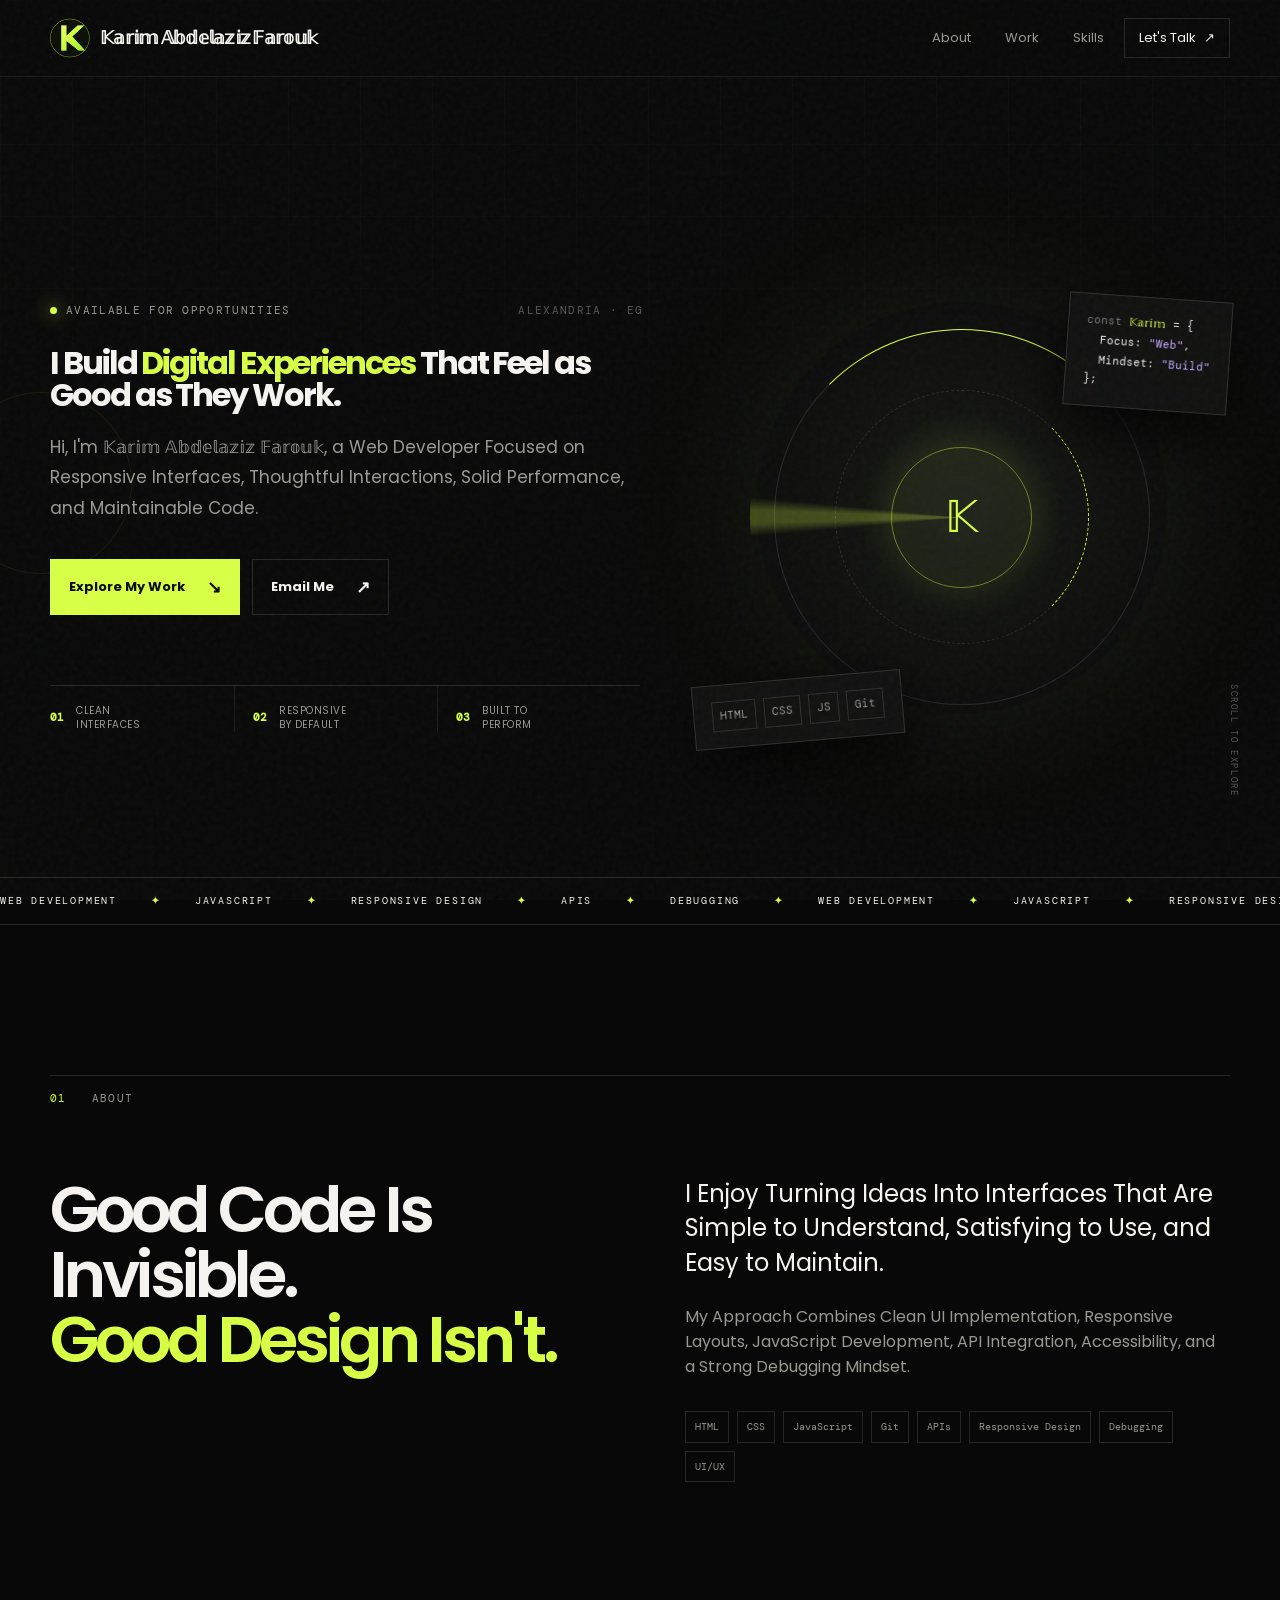
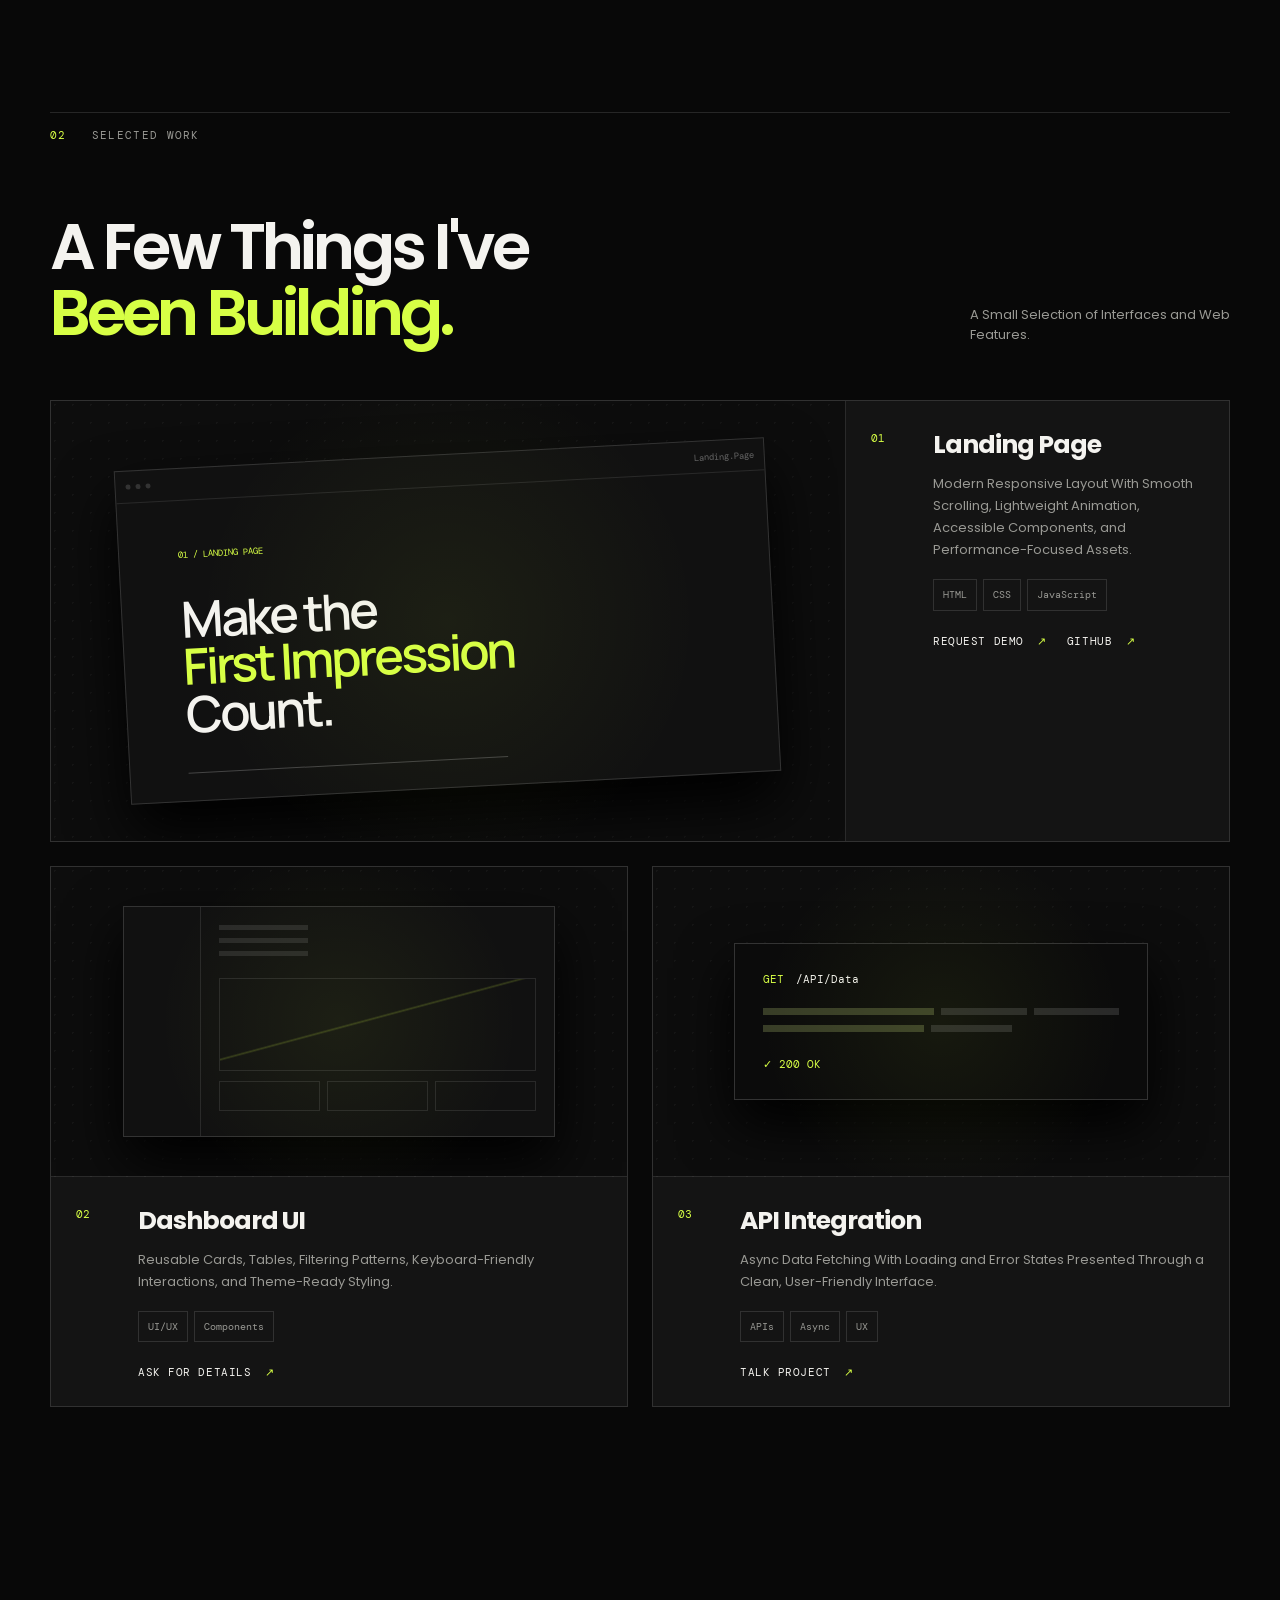
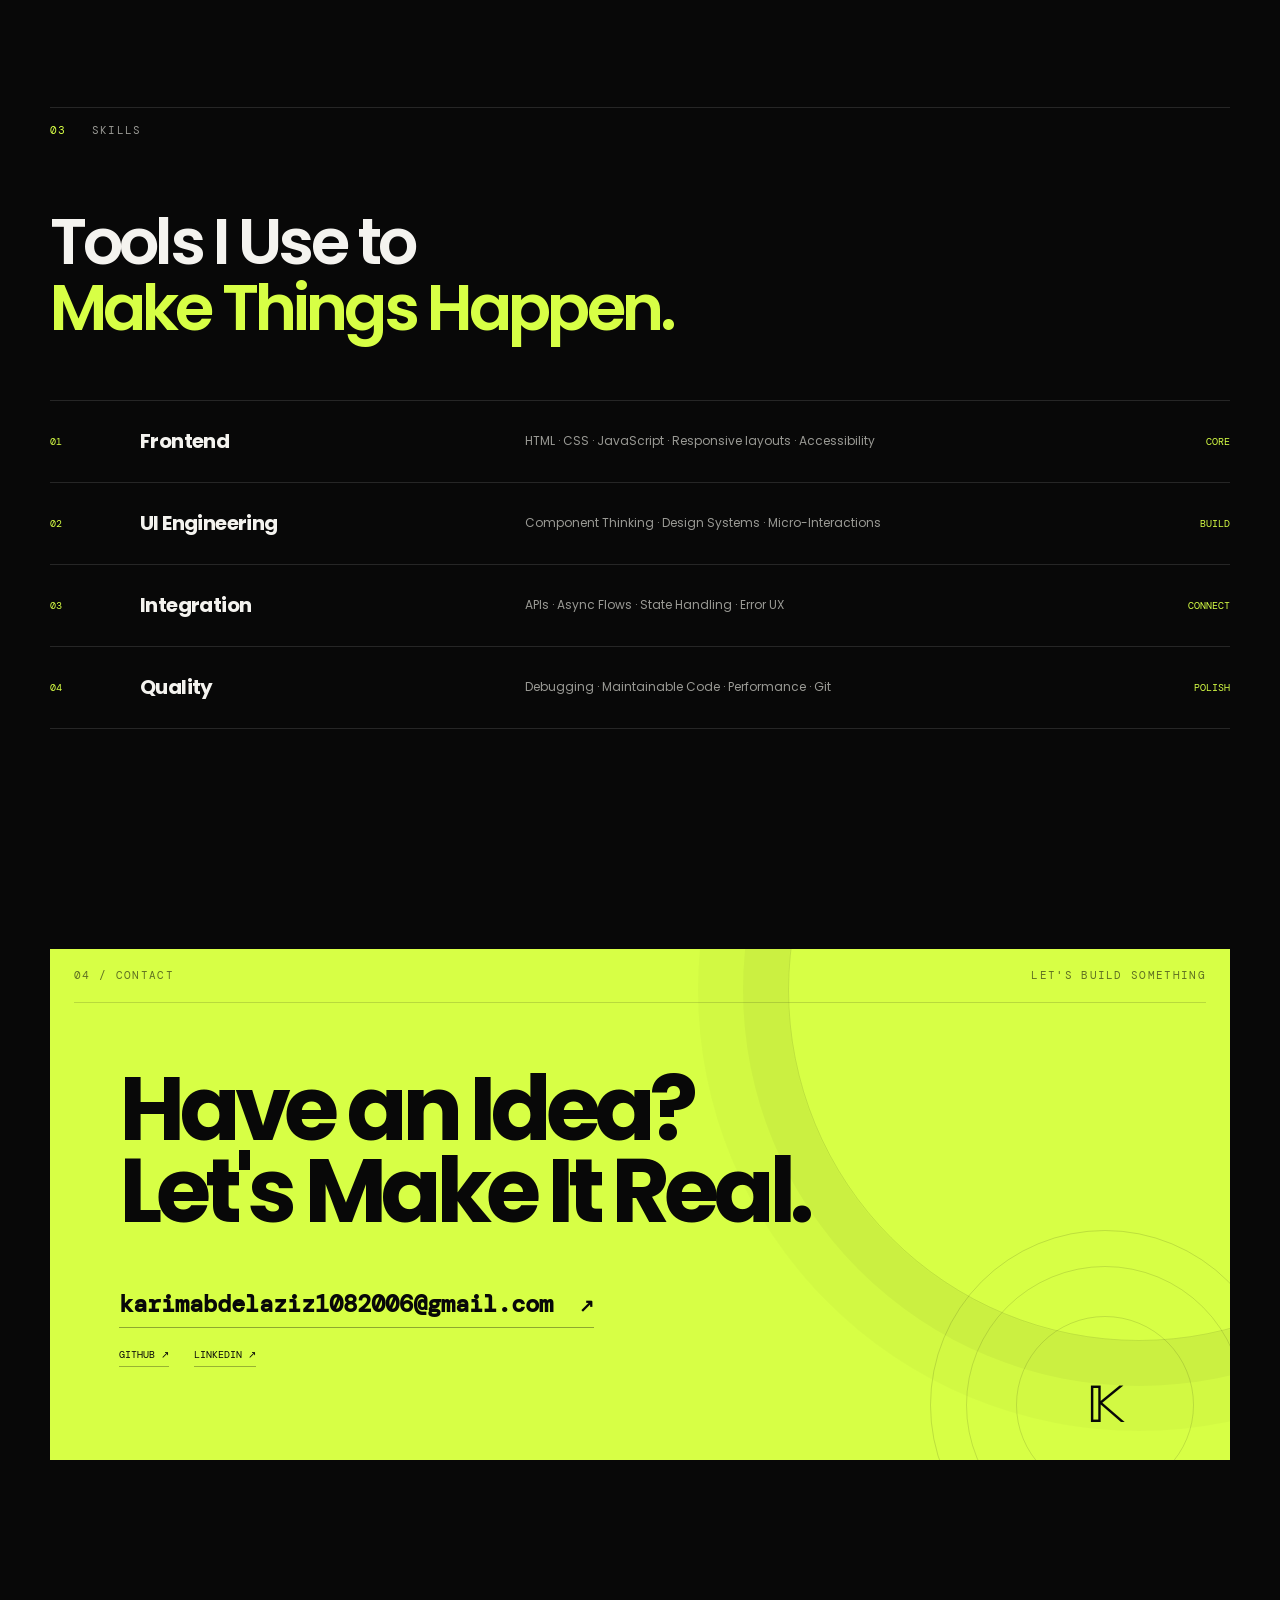
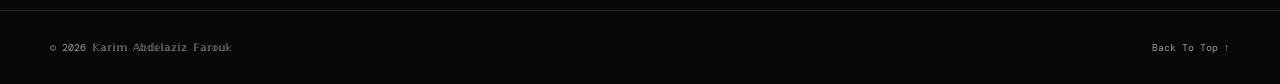
==== commit e6f2027e: "Added Changes on HTML File" ====
--- a/index.html
+++ b/index.html
@@ -61,7 +61,7 @@
               style="margin-left:auto;color:#555">ALEXANDRIA · EG</span></div>
           <h1>I Build <em>Digital Experiences</em> That Feel as Good as They Work.</h1>
           <p class="hero__lead">
-            I'm Karim Abdelaziz Farouk, a Web Developer Focused on Responsive Interfaces,
+            Hi, I'm 𝕂𝕒𝕣𝕚𝕞 𝔸𝕓𝕕𝕖𝕝𝕒𝕫𝕚𝕫 𝔽𝕒𝕣𝕠𝕦𝕜, a Web Developer Focused on Responsive Interfaces,
             Thoughtful Interactions, Solid Performance, and Maintainable Code.
           </p>
 
